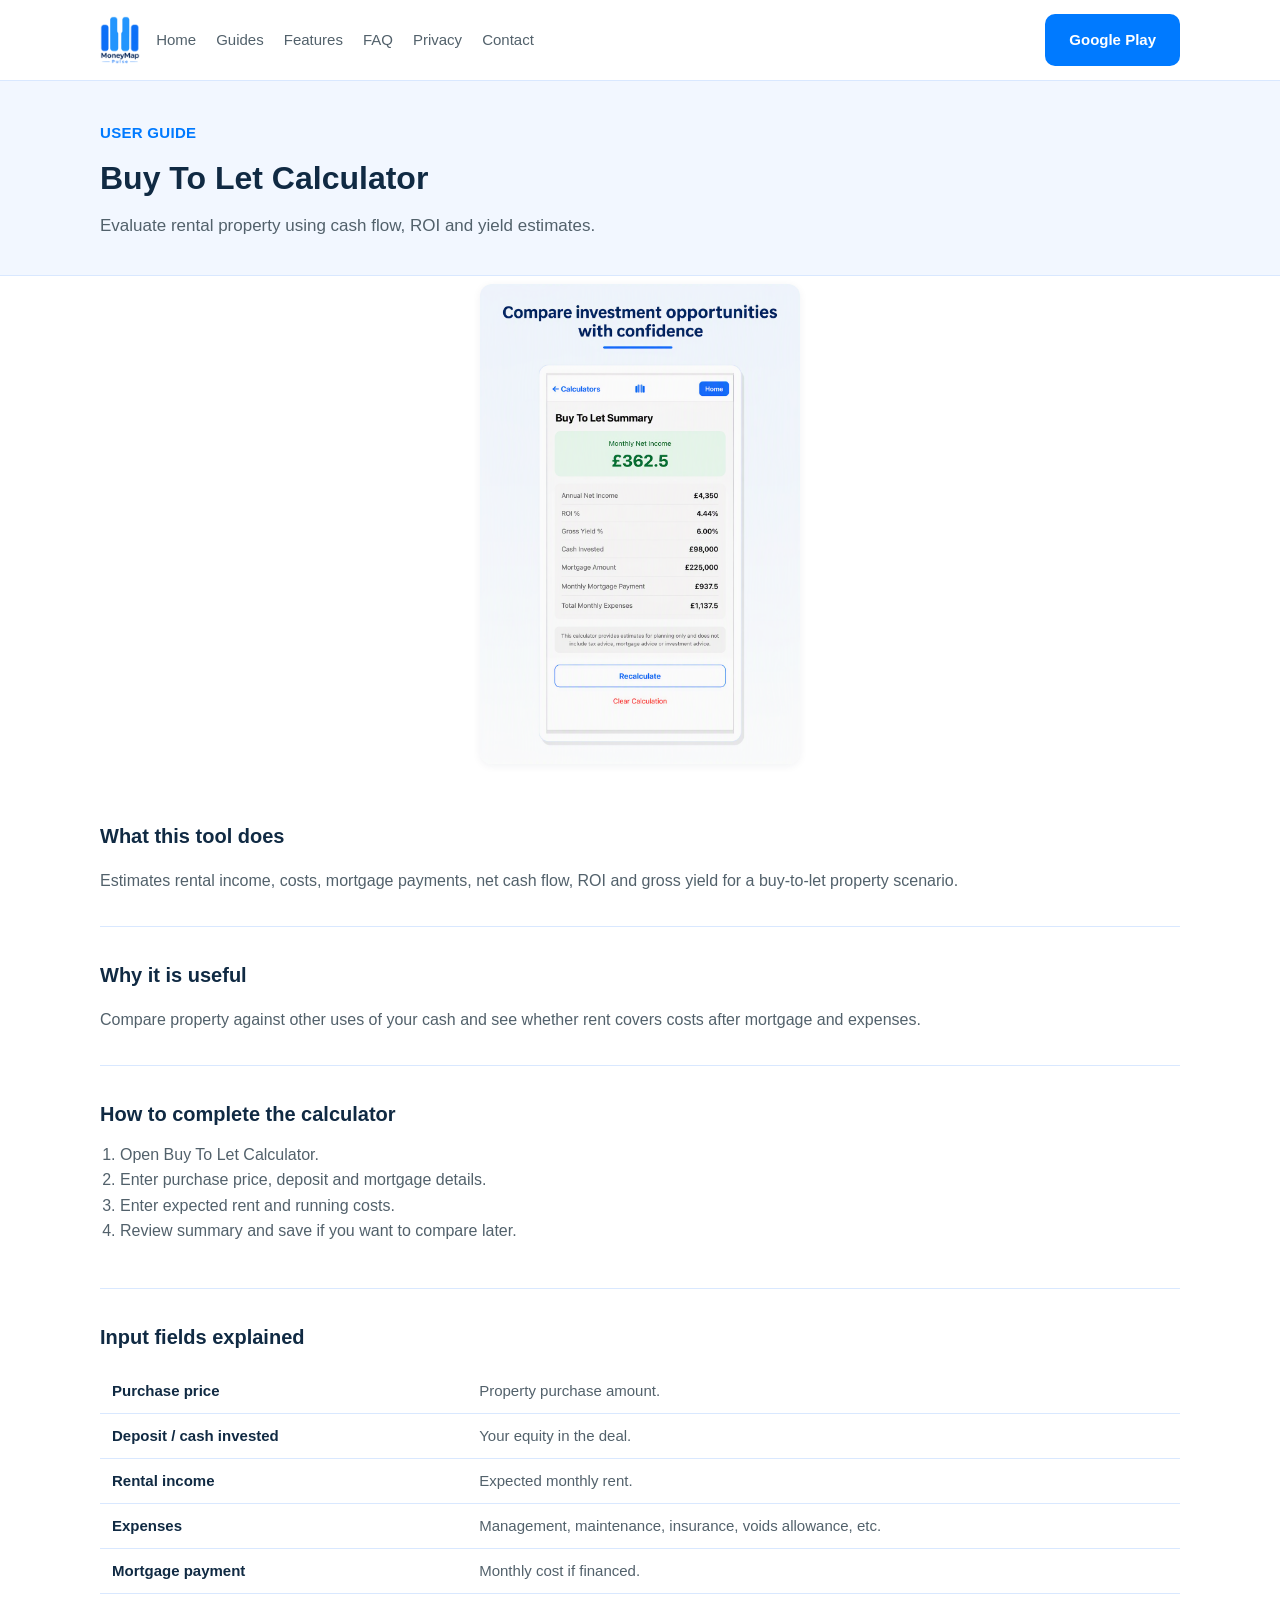
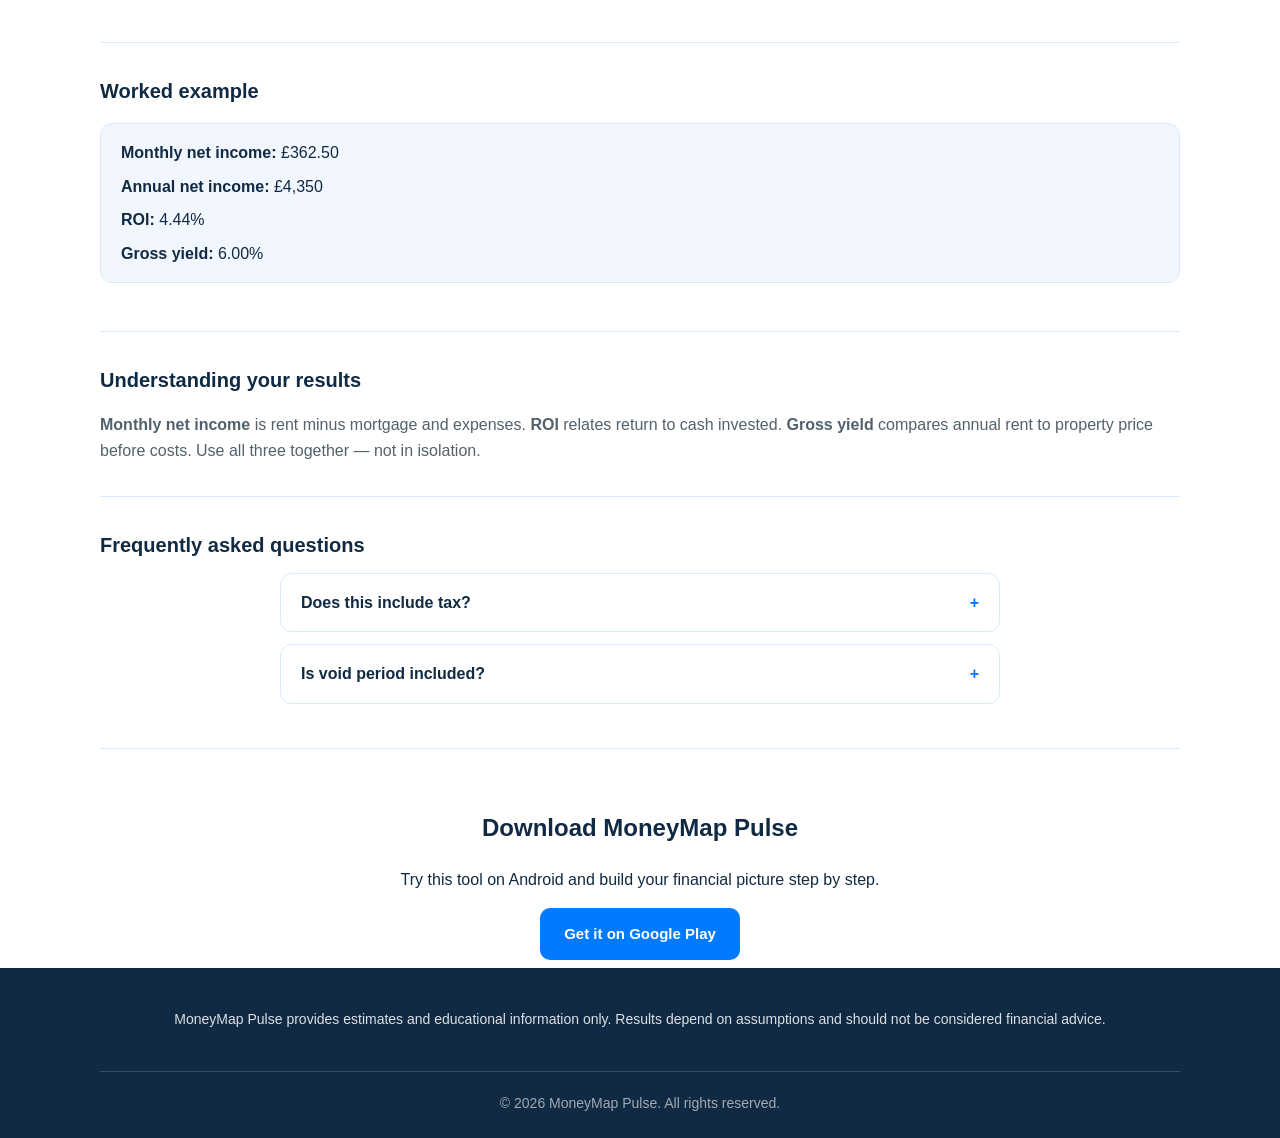
==== buy-to-let-calculator/index.html @ 53ce70b3 "Add calculator user guides and expand homepage for v2. Publish eight guide pages with shared layout," ====
<!DOCTYPE html>
<html lang="en">
<head>
  <meta charset="utf-8">
  <meta name="viewport" content="width=device-width, initial-scale=1">
  <title>Buy To Let Calculator | MoneyMap Pulse Guide</title>
  <meta name="description" content="Evaluate rental property using cash flow, ROI and yield estimates.">
  <meta property="og:title" content="Buy To Let Calculator | MoneyMap Pulse Guide">
  <meta property="og:description" content="Evaluate rental property using cash flow, ROI and yield estimates.">
  <meta property="og:type" content="website">
  <meta property="og:url" content="https://moneymappulse.co.uk/buy-to-let-calculator/">
  <link rel="canonical" href="https://moneymappulse.co.uk/buy-to-let-calculator/">
  <link rel="stylesheet" href="../css/styles.css">
  <link rel="icon" href="../assets/logo/moneymap-pulse-icon.png" type="image/png">
  <link rel="apple-touch-icon" href="../assets/logo/moneymap-pulse-icon.png">
</head>
<body class="guide-page">
  <div class="page-wrap">
    <a href="#main" class="skip-link">Skip to main content</a>
    <header class="site-header">
      <div class="container">
        <a href="../index.html" class="brand" aria-label="MoneyMap Pulse home">
          <img src="../assets/logo/moneymap-pulse-logo-transparent-trimmed.png" alt="MoneyMap Pulse" class="brand-logo" width="120" height="48">
        </a>
        <nav class="nav" aria-label="Main navigation">
          <a href="../index.html">Home</a>
          <a href="../guides.html">Guides</a>
          <a href="../features.html">Features</a>
          <a href="../faq.html">FAQ</a>
          <a href="../privacy.html">Privacy</a>
          <a href="../contact.html">Contact</a>
        </nav>
        <div class="header-cta">
          <a href="https://play.google.com/store/apps/details?id=com.jimilpatel.jpfinancelab" class="button button-primary" rel="noopener noreferrer">Google Play</a>
        </div>
      </div>
    </header>
    <main id="main">
      <header class="page-header">
        <div class="container">
          <p class="hero-eyebrow" style="margin-bottom: 8px;">User guide</p>
          <h1>Buy To Let Calculator</h1>
          <p class="lead">Evaluate rental property using cash flow, ROI and yield estimates.</p>
        </div>
      </header>
      <div class="container guide-hero-wrap"><figure class="guide-hero-media">
            <img src="../assets/screenshots/MoneyMapPulse_Screenshot_BuyToLet_1080x1920.png" alt="Buy To Let summary in MoneyMap Pulse" width="1080" height="1920" loading="lazy">
          </figure></div>

      <div class="container">
        <section class="guide-section"><h2>What this tool does</h2>
          <p>Estimates rental income, costs, mortgage payments, net cash flow, ROI and gross yield for a buy-to-let property scenario.</p></section>
        <section class="guide-section"><h2>Why it is useful</h2>
          <p>Compare property against other uses of your cash and see whether rent covers costs after mortgage and expenses.</p></section>
        <section class="guide-section"><h2>How to complete the calculator</h2>
          <ol><li>Open Buy To Let Calculator.</li>
          <li>Enter purchase price, deposit and mortgage details.</li>
          <li>Enter expected rent and running costs.</li>
          <li>Review summary and save if you want to compare later.</li></ol></section>
        <section class="guide-section"><h2>Input fields explained</h2>
          <table class="field-table">
            <tr><th>Purchase price</th><td>Property purchase amount.</td></tr>
            <tr><th>Deposit / cash invested</th><td>Your equity in the deal.</td></tr>
            <tr><th>Rental income</th><td>Expected monthly rent.</td></tr>
            <tr><th>Expenses</th><td>Management, maintenance, insurance, voids allowance, etc.</td></tr>
            <tr><th>Mortgage payment</th><td>Monthly cost if financed.</td></tr>
          </table></section>
        <section class="guide-section"><h2>Worked example</h2>
          <div class="example-box">
            <p><strong>Monthly net income:</strong> £362.50</p>
            <p><strong>Annual net income:</strong> £4,350</p>
            <p><strong>ROI:</strong> 4.44%</p>
            <p><strong>Gross yield:</strong> 6.00%</p>
          </div></section>
        <section class="guide-section"><h2>Understanding your results</h2>
          <p><strong>Monthly net income</strong> is rent minus mortgage and expenses. <strong>ROI</strong> relates return to cash invested. <strong>Gross yield</strong> compares annual rent to property price before costs. Use all three together — not in isolation.</p></section>
        <section class="guide-section"><h2>Frequently asked questions</h2>
          <div class="faq-list">
<details class="faq-item">
              <summary>Does this include tax?</summary>
              <div class="faq-answer"><p>Tax on rental income is not personal advice here; speak to a qualified professional for tax.</p></div>
            </details>
<details class="faq-item">
              <summary>Is void period included?</summary>
              <div class="faq-answer"><p>Include voids in expenses if the app provides a field or add a conservative allowance.</p></div>
            </details>
</div></section><section class="guide-cta-block" aria-labelledby="download-cta">
          <h2 id="download-cta">Download MoneyMap Pulse</h2>
          <p>Try this tool on Android and build your financial picture step by step.</p>
          <a href="https://play.google.com/store/apps/details?id=com.jimilpatel.jpfinancelab" class="button button-primary" rel="noopener noreferrer">Get it on Google Play</a>
        </section></div>
    </main>
    <footer class="site-footer">
      <div class="container">
        <div class="footer-grid"><div><p>MoneyMap Pulse provides estimates and educational information only. Results depend on assumptions and should not be considered financial advice.</p></div></div>
        <div class="footer-bottom">
          <p>&copy; <span id="current-year">2026</span> MoneyMap Pulse. All rights reserved.</p>
        </div>
      </div>
    </footer>
  </div>
  <script src="../js/main.js"></script>
</body>
</html>
---- css/styles.css ----
/* MoneyMap Pulse — static marketing site */

:root {
  --primary: #007AFF;
  --primary-light: #4DA3FF;
  --brand-navy: #102A43;
  --bg-light: #F2F7FF;
  --white: #FFFFFF;
  --text-dark: #102A43;
  --text-secondary: #52616B;
  --border: #D9E8FF;
  --success: #1E9E5A;
  --max-width: 1120px;
  --radius: 12px;
  --shadow: 0 2px 8px rgba(16, 42, 67, 0.06);
}

*,
*::before,
*::after {
  box-sizing: border-box;
}

html {
  scroll-behavior: smooth;
}

body {
  margin: 0;
  font-family: -apple-system, BlinkMacSystemFont, "Segoe UI", Roboto, Arial, sans-serif;
  font-size: 16px;
  line-height: 1.6;
  color: var(--text-dark);
  background: var(--white);
}

img {
  max-width: 100%;
  height: auto;
  display: block;
}

a {
  color: var(--primary);
  text-decoration: none;
}

a:hover {
  text-decoration: underline;
}

a:focus-visible,
button:focus-visible {
  outline: 2px solid var(--primary);
  outline-offset: 2px;
}

.skip-link {
  position: absolute;
  left: -9999px;
  top: 0;
  padding: 8px 16px;
  background: var(--primary);
  color: var(--white);
  z-index: 1000;
}

.skip-link:focus {
  left: 16px;
  top: 16px;
}

.container {
  width: 100%;
  max-width: var(--max-width);
  margin: 0 auto;
  padding: 0 20px;
}

/* Header */
.site-header {
  background: var(--white);
  border-bottom: 1px solid var(--border);
  position: sticky;
  top: 0;
  z-index: 100;
}

.site-header .container {
  display: flex;
  flex-wrap: wrap;
  align-items: center;
  justify-content: space-between;
  gap: 16px;
  padding-top: 14px;
  padding-bottom: 14px;
}

.brand {
  display: flex;
  align-items: center;
  text-decoration: none;
  flex-shrink: 0;
}

.brand:hover {
  text-decoration: none;
  opacity: 0.92;
}

.brand-logo {
  height: 48px;
  width: auto;
  display: block;
}

.brand-mark {
  font-weight: 700;
  white-space: nowrap;
}

.brand-mark__name {
  color: var(--brand-navy);
}

.brand-mark__pulse {
  color: var(--primary);
}

.brand-mark--light .brand-mark__name {
  color: var(--white);
}

.brand-mark--light .brand-mark__pulse {
  color: var(--primary-light);
}

.nav {
  display: flex;
  flex-wrap: wrap;
  align-items: center;
  gap: 8px 20px;
}

.nav a {
  color: var(--text-secondary);
  font-size: 0.9375rem;
  font-weight: 500;
  padding: 6px 0;
}

.nav a:hover,
.nav a[aria-current="page"] {
  color: var(--primary);
  text-decoration: none;
}

.header-cta {
  margin-left: auto;
}

/* Buttons */
.button {
  display: inline-flex;
  align-items: center;
  justify-content: center;
  gap: 8px;
  padding: 12px 22px;
  border-radius: 10px;
  font-size: 0.9375rem;
  font-weight: 600;
  text-decoration: none;
  border: 2px solid transparent;
  cursor: pointer;
  transition: background 0.15s, border-color 0.15s, color 0.15s;
}

.button:hover {
  text-decoration: none;
}

.button-primary {
  background: var(--primary);
  color: var(--white);
}

.button-primary:hover {
  background: #0066d6;
  color: var(--white);
}

.button-secondary {
  background: var(--white);
  color: var(--text-secondary);
  border-color: var(--border);
}

.button-secondary:hover {
  border-color: var(--primary-light);
  color: var(--primary);
}

.button-disabled {
  background: var(--bg-light);
  color: var(--text-secondary);
  border-color: var(--border);
  cursor: default;
  opacity: 0.85;
}

.button-disabled:hover {
  text-decoration: none;
  color: var(--text-secondary);
}

/* Hero */
.hero {
  background: linear-gradient(180deg, var(--bg-light) 0%, var(--white) 72%);
  padding: 56px 0 64px;
}

.hero-brand {
  margin-bottom: 24px;
}

.home-page .brand-logo {
  height: 72px;
}

.hero-brand-logo {
  height: clamp(80px, 14vw, 120px);
  width: auto;
}

.hero-content {
  max-width: 640px;
}

.home-page .hero {
  text-align: center;
}

.home-page .hero .container {
  display: flex;
  justify-content: center;
}

.home-page .hero-content {
  width: 100%;
  max-width: 720px;
  margin-inline: auto;
  text-align: center;
  display: flex;
  flex-direction: column;
  align-items: center;
}

.home-page .hero h1,
.home-page .hero .lead {
  width: 100%;
}

.home-page .hero-brand {
  display: flex;
  justify-content: center;
  width: 100%;
}

.home-page .hero-brand-logo {
  height: clamp(120px, 21vw, 180px);
  margin-inline: auto;
}

.home-page .hero-actions {
  justify-content: center;
  width: 100%;
}

.home-page .trust-banner {
  max-width: 720px;
  margin-left: auto;
  margin-right: auto;
}

.home-page .feature-grid,
.home-page .screenshot-grid {
  grid-template-columns: repeat(auto-fit, minmax(260px, 300px));
  justify-content: center;
}

.hero h1 {
  font-size: clamp(1.75rem, 4vw, 2.5rem);
  line-height: 1.2;
  margin: 0 0 16px;
  color: var(--text-dark);
}

.hero .lead {
  font-size: 1.125rem;
  color: var(--text-secondary);
  margin: 0 0 28px;
}

.hero-actions {
  display: flex;
  flex-wrap: wrap;
  gap: 12px;
}

/* Trust banner */
.trust-banner {
  background: var(--bg-light);
  border: 1px solid var(--border);
  border-radius: var(--radius);
  padding: 16px 20px;
  text-align: center;
  margin: 40px 0;
}

.trust-banner p {
  margin: 0;
  font-weight: 500;
  color: var(--text-dark);
}

/* Sections */
.section {
  padding: 48px 0;
}

.section-alt {
  background: var(--bg-light);
}

.section h2 {
  font-size: 1.5rem;
  margin: 0 0 8px;
  text-align: center;
}

.section .section-intro {
  text-align: center;
  color: var(--text-secondary);
  max-width: 560px;
  margin: 0 auto 32px;
}

/* Feature grid */
.feature-grid {
  display: grid;
  grid-template-columns: repeat(auto-fill, minmax(280px, 1fr));
  gap: 20px;
}

.feature-card {
  background: var(--white);
  border: 1px solid var(--border);
  border-radius: var(--radius);
  padding: 24px;
  box-shadow: var(--shadow);
}

.feature-card h3 {
  margin: 0 0 8px;
  font-size: 1.0625rem;
  color: var(--text-dark);
}

.feature-card p {
  margin: 0;
  font-size: 0.9375rem;
  color: var(--text-secondary);
}

/* Screenshot grid */
.screenshot-grid {
  display: grid;
  grid-template-columns: repeat(auto-fill, minmax(260px, 1fr));
  gap: 20px;
}

.screenshot-card {
  background: var(--white);
  border: 1px solid var(--border);
  border-radius: var(--radius);
  overflow: hidden;
  box-shadow: var(--shadow);
}

.screenshot-card .screenshot-placeholder {
  aspect-ratio: 9 / 16;
  max-height: 320px;
  background: linear-gradient(145deg, var(--bg-light) 0%, var(--border) 100%);
  display: flex;
  align-items: center;
  justify-content: center;
  padding: 20px;
}

.screenshot-card img {
  width: 100%;
  aspect-ratio: 9 / 16;
  object-fit: cover;
  background: var(--bg-light);
}

.screenshot-card .screenshot-caption {
  padding: 14px 16px;
  font-size: 0.875rem;
  font-weight: 500;
  color: var(--text-dark);
  text-align: center;
  margin: 0;
  border-top: 1px solid var(--border);
}

.hero-eyebrow {
  margin: 0 0 8px;
  font-size: 0.9375rem;
  font-weight: 600;
  letter-spacing: 0.02em;
  text-transform: uppercase;
  color: var(--primary);
}

.showcase-section .showcase-row {
  display: grid;
  grid-template-columns: 1fr;
  gap: 28px;
  align-items: center;
  max-width: 960px;
  margin: 0 auto;
}

.showcase-copy h2 {
  font-size: clamp(1.35rem, 3vw, 1.75rem);
  margin: 0 0 12px;
  text-align: center;
  color: var(--brand-navy);
}

.showcase-copy p {
  margin: 0;
  text-align: center;
  color: var(--text-secondary);
  font-size: 1.0625rem;
  max-width: 36rem;
  margin-inline: auto;
}

.showcase-copy .more-info {
  display: inline-flex;
  margin-top: 20px;
  font-weight: 600;
  color: var(--primary);
  text-decoration: none;
}

.showcase-copy .more-info:hover {
  text-decoration: underline;
}

.showcase-copy .more-info:focus-visible {
  outline: 2px solid var(--primary);
  outline-offset: 2px;
  border-radius: 4px;
}

/* Guide / documentation pages */
.guide-hero-wrap {
  padding: 8px 0 24px;
  text-align: center;
}

.guide-hero-media {
  max-width: 320px;
  margin: 0 auto;
}

.guide-hero-media img {
  width: 100%;
  height: auto;
  border-radius: var(--radius);
  box-shadow: var(--shadow);
}

.guide-section {
  padding: 32px 0;
  border-bottom: 1px solid var(--border);
}

.guide-section:last-of-type {
  border-bottom: none;
}

.guide-section h2 {
  font-size: 1.25rem;
  margin: 0 0 12px;
  color: var(--text-dark);
}

.guide-section p,
.guide-section li {
  color: var(--text-secondary);
}

.guide-section ul,
.guide-section ol {
  margin: 0 0 12px;
  padding-left: 1.25rem;
}

.guide-section p:last-child {
  margin-bottom: 0;
}

.field-table {
  width: 100%;
  border-collapse: collapse;
  margin: 16px 0;
  font-size: 0.9375rem;
}

.field-table th,
.field-table td {
  text-align: left;
  padding: 10px 12px;
  border-bottom: 1px solid var(--border);
  vertical-align: top;
}

.field-table th {
  color: var(--text-dark);
  font-weight: 600;
  width: 34%;
}

.field-table td {
  color: var(--text-secondary);
}

.example-box {
  background: var(--bg-light);
  border: 1px solid var(--border);
  border-radius: var(--radius);
  padding: 16px 20px;
  margin: 16px 0;
}

.example-box p {
  margin: 0 0 8px;
  color: var(--text-dark);
}

.example-box p:last-child {
  margin-bottom: 0;
}

.source-list {
  list-style: none;
  padding: 0;
  margin: 16px 0 0;
}

.source-list li {
  padding: 12px 16px;
  margin-bottom: 10px;
  background: var(--bg-light);
  border: 1px solid var(--border);
  border-radius: var(--radius);
}

.guide-index-grid {
  display: grid;
  grid-template-columns: repeat(auto-fill, minmax(260px, 1fr));
  gap: 16px;
  margin-top: 24px;
}

.guide-index-card {
  display: block;
  padding: 20px;
  background: var(--white);
  border: 1px solid var(--border);
  border-radius: var(--radius);
  text-decoration: none;
  box-shadow: var(--shadow);
  color: inherit;
}

.guide-index-card:hover {
  border-color: var(--primary-light);
  text-decoration: none;
}

.guide-index-card h2 {
  margin: 0 0 8px;
  font-size: 1.0625rem;
  color: var(--text-dark);
}

.guide-index-card p {
  margin: 0;
  font-size: 0.875rem;
  color: var(--text-secondary);
}

.guide-cta-block {
  text-align: center;
  padding: 40px 0 8px;
}

.showcase-media {
  margin: 0;
  max-width: 360px;
  margin-inline: auto;
}

.showcase-media img {
  width: 100%;
  height: auto;
  border-radius: var(--radius);
  box-shadow: var(--shadow);
}

.steps-list {
  list-style: none;
  padding: 0;
  margin: 0;
  display: grid;
  gap: 16px;
  max-width: 720px;
  margin-inline: auto;
}

.step-card {
  background: var(--white);
  border: 1px solid var(--border);
  border-radius: var(--radius);
  padding: 22px 24px;
  box-shadow: var(--shadow);
}

.section-alt .step-card {
  background: var(--white);
}

.step-card h3 {
  margin: 0 0 8px;
  font-size: 1.0625rem;
  color: var(--text-dark);
}

.step-card p {
  margin: 0;
  color: var(--text-secondary);
  font-size: 0.9375rem;
}

.step-card .step-example {
  margin-top: 10px;
  font-size: 0.875rem;
  color: var(--text-dark);
}

.whats-new {
  max-width: 640px;
  margin-inline: auto;
  text-align: center;
}

.whats-new-list {
  list-style: none;
  padding: 0;
  margin: 24px 0 0;
  display: grid;
  gap: 10px;
  text-align: left;
}

.whats-new-list li {
  padding: 12px 16px;
  background: var(--white);
  border: 1px solid var(--border);
  border-radius: var(--radius);
  color: var(--text-dark);
  font-size: 0.9375rem;
}

@media (min-width: 768px) {
  .showcase-section .showcase-row {
    grid-template-columns: 1fr 1fr;
    gap: 40px;
  }

  .showcase-copy h2,
  .showcase-copy p {
    text-align: left;
    margin-inline: 0;
  }

  .showcase-row--reverse .showcase-copy {
    order: 2;
  }

  .showcase-row--reverse .showcase-media {
    order: 1;
  }
}

/* Page header (inner pages) */
.page-header {
  background: var(--bg-light);
  padding: 40px 0 36px;
  border-bottom: 1px solid var(--border);
}

.page-header h1 {
  margin: 0 0 8px;
  font-size: clamp(1.5rem, 3vw, 2rem);
}

.page-header .lead {
  margin: 0;
  color: var(--text-secondary);
  font-size: 1.0625rem;
  max-width: 640px;
}

/* Content sections */
.content-section {
  padding: 32px 0;
  border-bottom: 1px solid var(--border);
}

.content-section:last-child {
  border-bottom: none;
}

.content-section h2 {
  font-size: 1.25rem;
  margin: 0 0 12px;
  color: var(--text-dark);
}

.content-section p {
  margin: 0 0 12px;
  color: var(--text-secondary);
}

.content-section p:last-child {
  margin-bottom: 0;
}

.content-section ul {
  margin: 0;
  padding-left: 1.25rem;
  color: var(--text-secondary);
}

/* Callout */
.callout {
  background: var(--bg-light);
  border: 1px solid var(--border);
  border-left: 4px solid var(--primary);
  border-radius: var(--radius);
  padding: 20px 24px;
  margin: 32px 0;
}

.callout p {
  margin: 0;
  color: var(--text-dark);
  font-size: 0.9375rem;
}

/* FAQ */
.faq-list {
  max-width: 720px;
  margin: 0 auto;
}

.faq-item {
  border: 1px solid var(--border);
  border-radius: var(--radius);
  margin-bottom: 12px;
  overflow: hidden;
  background: var(--white);
}

.faq-item summary {
  padding: 16px 20px;
  font-weight: 600;
  cursor: pointer;
  color: var(--text-dark);
  list-style: none;
}

.faq-item summary::-webkit-details-marker {
  display: none;
}

.faq-item summary::after {
  content: "+";
  float: right;
  color: var(--primary);
  font-weight: 700;
}

.faq-item[open] summary::after {
  content: "−";
}

.faq-item .faq-answer {
  padding: 0 20px 16px;
  color: var(--text-secondary);
  font-size: 0.9375rem;
}

/* CTA block */
.cta-section {
  text-align: center;
  padding: 56px 0;
  background: linear-gradient(180deg, var(--white) 0%, var(--bg-light) 100%);
  border-top: 1px solid var(--border);
}

.cta-section h2 {
  margin: 0 0 20px;
  font-size: clamp(1.35rem, 3vw, 1.75rem);
  color: var(--brand-navy);
}

/* Contact */
.contact-email {
  font-size: 1.125rem;
  font-weight: 600;
}

.contact-list {
  list-style: none;
  padding: 0;
  margin: 24px 0;
}

.contact-list li {
  margin-bottom: 12px;
  color: var(--text-secondary);
}

/* Footer */
.site-footer {
  background: var(--text-dark);
  color: rgba(255, 255, 255, 0.85);
  padding: 40px 0 24px;
  margin-top: auto;
}

.site-footer a {
  color: var(--primary-light);
}

.site-footer a:hover {
  color: var(--white);
}

.footer-grid {
  display: grid;
  grid-template-columns: repeat(auto-fit, minmax(200px, 1fr));
  gap: 32px;
  margin-bottom: 32px;
  text-align: center;
}

.site-footer p,
.site-footer li {
  font-size: 0.875rem;
  line-height: 1.6;
  margin: 0 0 8px;
}

.footer-bottom {
  border-top: 1px solid rgba(255, 255, 255, 0.15);
  padding-top: 20px;
  font-size: 0.8125rem;
  color: rgba(255, 255, 255, 0.6);
  text-align: center;
}

.footer-bottom p {
  margin: 0;
}

/* Layout wrapper */
.page-wrap {
  min-height: 100vh;
  display: flex;
  flex-direction: column;
}

main {
  flex: 1;
}

/* Mobile nav */
@media (max-width: 768px) {
  .site-header .container {
    flex-direction: column;
    align-items: stretch;
  }

  .nav {
    flex-direction: column;
    align-items: stretch;
    width: 100%;
  }

  .nav a {
    padding: 10px 0;
    border-bottom: 1px solid var(--border);
  }

  .header-cta {
    margin-left: 0;
    width: 100%;
  }

  .header-cta .button {
    width: 100%;
  }

  .hero {
    padding: 40px 0 48px;
  }

  .hero-actions {
    flex-direction: column;
  }

  .hero-actions .button {
    width: 100%;
  }
}
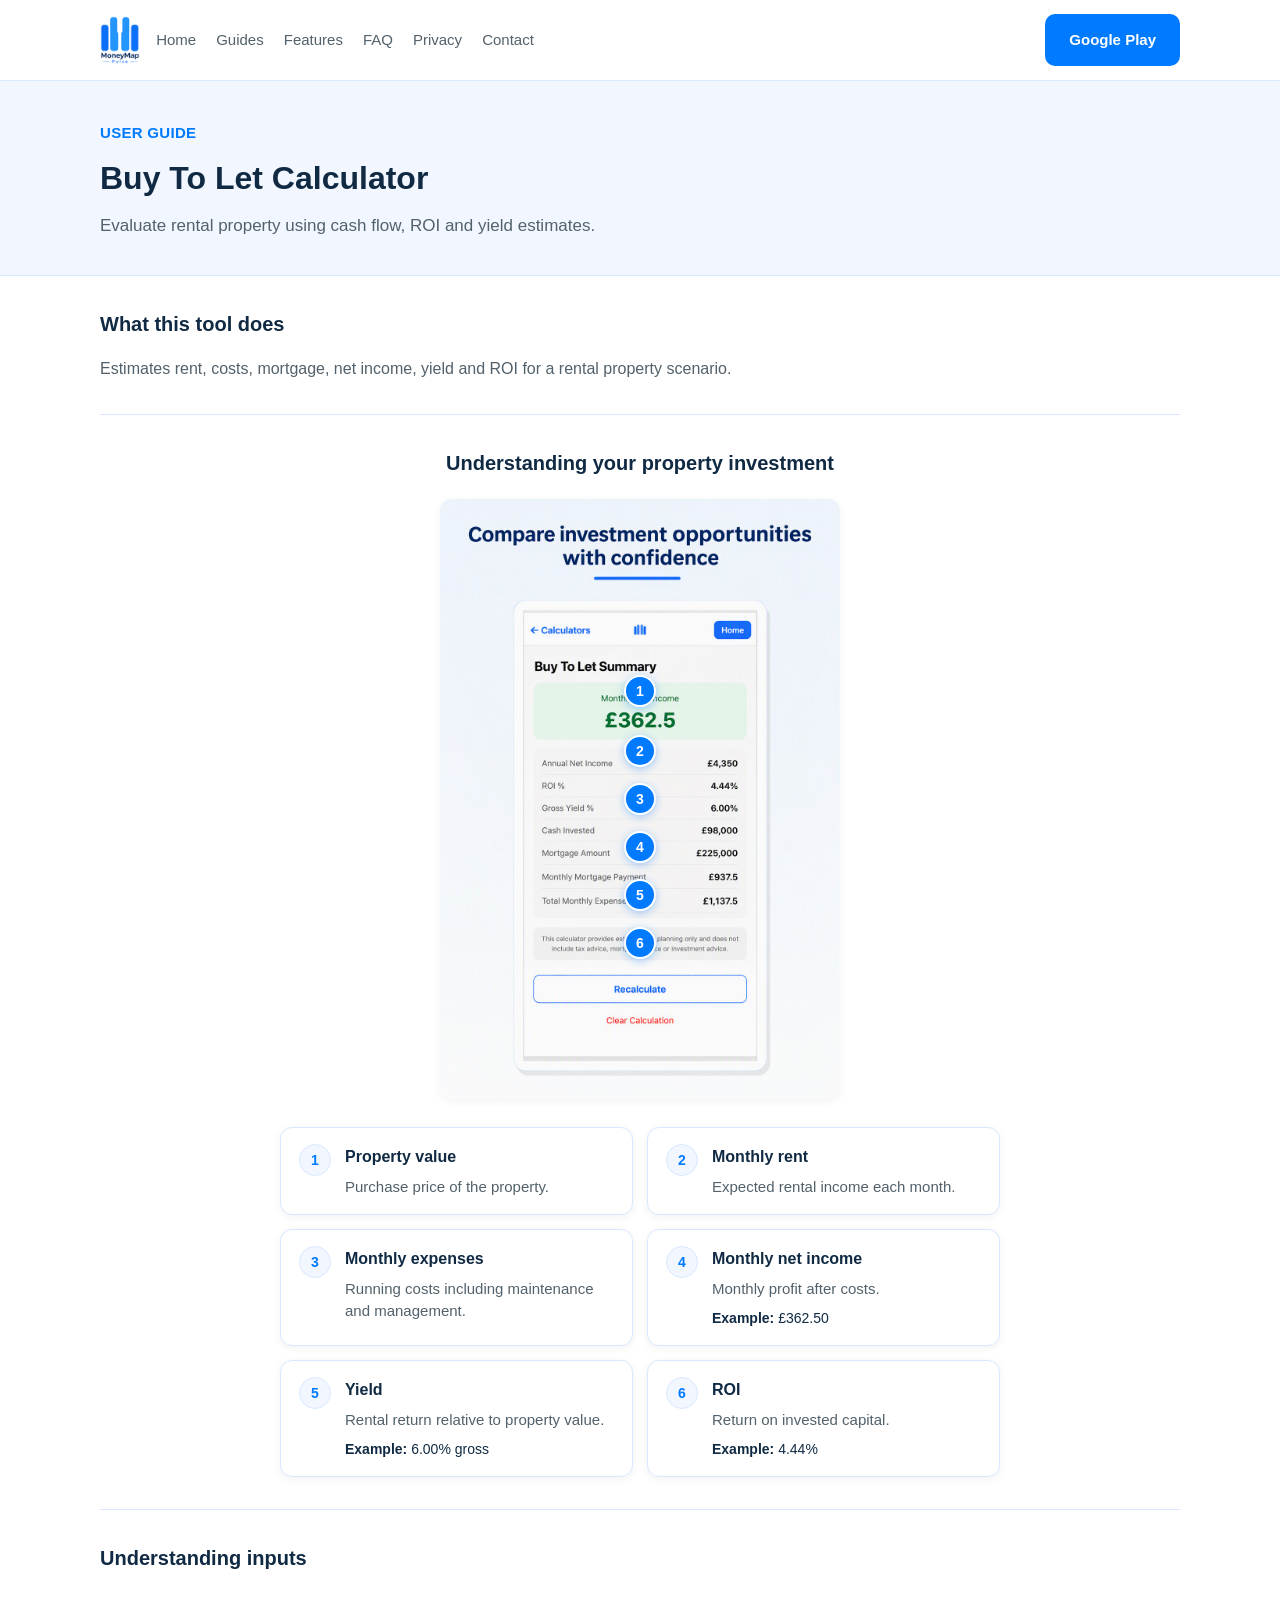
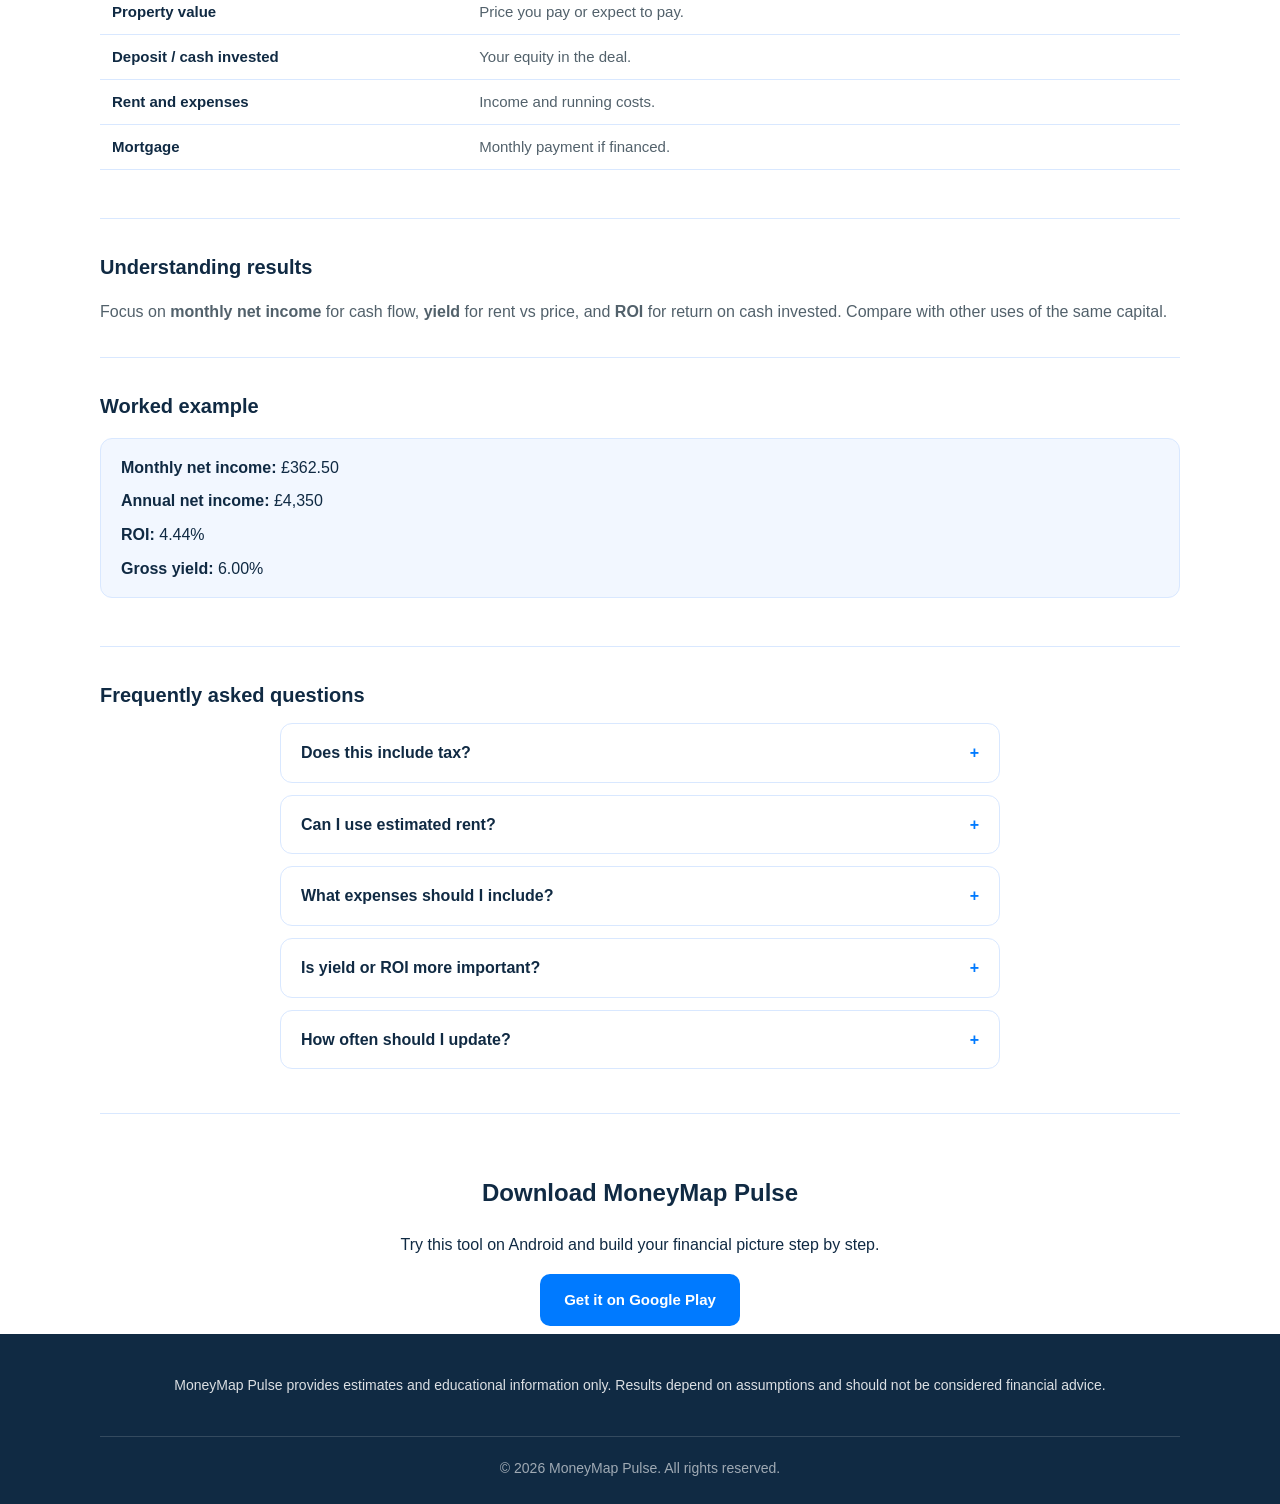
==== commit cdb90346: "Add annotated screenshot visual guides to all calculator pages. Introduce a reusable AnnotatedScreen" ====
--- a/buy-to-let-calculator/index.html
+++ b/buy-to-let-calculator/index.html
@@ -43,52 +43,109 @@
           <p class="lead">Evaluate rental property using cash flow, ROI and yield estimates.</p>
         </div>
       </header>
-      <div class="container guide-hero-wrap"><figure class="guide-hero-media">
-            <img src="../assets/screenshots/MoneyMapPulse_Screenshot_BuyToLet_1080x1920.png" alt="Buy To Let summary in MoneyMap Pulse" width="1080" height="1920" loading="lazy">
-          </figure></div>
-
       <div class="container">
-        <section class="guide-section"><h2>What this tool does</h2>
-          <p>Estimates rental income, costs, mortgage payments, net cash flow, ROI and gross yield for a buy-to-let property scenario.</p></section>
-        <section class="guide-section"><h2>Why it is useful</h2>
-          <p>Compare property against other uses of your cash and see whether rent covers costs after mortgage and expenses.</p></section>
-        <section class="guide-section"><h2>How to complete the calculator</h2>
-          <ol><li>Open Buy To Let Calculator.</li>
-          <li>Enter purchase price, deposit and mortgage details.</li>
-          <li>Enter expected rent and running costs.</li>
-          <li>Review summary and save if you want to compare later.</li></ol></section>
-        <section class="guide-section"><h2>Input fields explained</h2>
-          <table class="field-table">
-            <tr><th>Purchase price</th><td>Property purchase amount.</td></tr>
-            <tr><th>Deposit / cash invested</th><td>Your equity in the deal.</td></tr>
-            <tr><th>Rental income</th><td>Expected monthly rent.</td></tr>
-            <tr><th>Expenses</th><td>Management, maintenance, insurance, voids allowance, etc.</td></tr>
-            <tr><th>Mortgage payment</th><td>Monthly cost if financed.</td></tr>
-          </table></section>
-        <section class="guide-section"><h2>Worked example</h2>
-          <div class="example-box">
-            <p><strong>Monthly net income:</strong> £362.50</p>
-            <p><strong>Annual net income:</strong> £4,350</p>
-            <p><strong>ROI:</strong> 4.44%</p>
-            <p><strong>Gross yield:</strong> 6.00%</p>
-          </div></section>
-        <section class="guide-section"><h2>Understanding your results</h2>
-          <p><strong>Monthly net income</strong> is rent minus mortgage and expenses. <strong>ROI</strong> relates return to cash invested. <strong>Gross yield</strong> compares annual rent to property price before costs. Use all three together — not in isolation.</p></section>
-        <section class="guide-section"><h2>Frequently asked questions</h2>
+        <section class="guide-section">
+          <h2>What this tool does</h2>
+          <p>Estimates rent, costs, mortgage, net income, yield and ROI for a rental property scenario.</p>
+        </section>
+        <section class="annotated-shot" aria-labelledby="visual-guide-title">
+        <div class="container">
+          <h2 class="annotated-shot__title" id="visual-guide-title">Understanding your property investment</h2>
+          <div class="annotated-shot__stage">
+            <img class="annotated-shot__img" src="../assets/screenshots/MoneyMapPulse_Screenshot_BuyToLet_1080x1920.png" alt="Buy To Let summary in MoneyMap Pulse" width="1080" height="1920" loading="lazy">
+            <span class="annotated-shot__marker" style="left:50%;top:32%;" aria-hidden="true"><span class="annotated-shot__marker-inner">1</span></span><span class="annotated-shot__marker" style="left:50%;top:42%;" aria-hidden="true"><span class="annotated-shot__marker-inner">2</span></span><span class="annotated-shot__marker" style="left:50%;top:50%;" aria-hidden="true"><span class="annotated-shot__marker-inner">3</span></span><span class="annotated-shot__marker" style="left:50%;top:58%;" aria-hidden="true"><span class="annotated-shot__marker-inner">4</span></span><span class="annotated-shot__marker" style="left:50%;top:66%;" aria-hidden="true"><span class="annotated-shot__marker-inner">5</span></span><span class="annotated-shot__marker" style="left:50%;top:74%;" aria-hidden="true"><span class="annotated-shot__marker-inner">6</span></span>
+          </div>
+          <div class="annotated-callouts">
+            <article class="annotated-callout" id="annotation-1">
+              <span class="annotated-callout__num" aria-hidden="true">1</span>
+              <div>
+                <h3>Property value</h3>
+                <p>Purchase price of the property.</p>
+                
+              </div>
+            </article><article class="annotated-callout" id="annotation-2">
+              <span class="annotated-callout__num" aria-hidden="true">2</span>
+              <div>
+                <h3>Monthly rent</h3>
+                <p>Expected rental income each month.</p>
+                
+              </div>
+            </article><article class="annotated-callout" id="annotation-3">
+              <span class="annotated-callout__num" aria-hidden="true">3</span>
+              <div>
+                <h3>Monthly expenses</h3>
+                <p>Running costs including maintenance and management.</p>
+                
+              </div>
+            </article><article class="annotated-callout" id="annotation-4">
+              <span class="annotated-callout__num" aria-hidden="true">4</span>
+              <div>
+                <h3>Monthly net income</h3>
+                <p>Monthly profit after costs.</p>
+                <p class="annotated-callout__example"><strong>Example:</strong> £362.50</p>
+              </div>
+            </article><article class="annotated-callout" id="annotation-5">
+              <span class="annotated-callout__num" aria-hidden="true">5</span>
+              <div>
+                <h3>Yield</h3>
+                <p>Rental return relative to property value.</p>
+                <p class="annotated-callout__example"><strong>Example:</strong> 6.00% gross</p>
+              </div>
+            </article><article class="annotated-callout" id="annotation-6">
+              <span class="annotated-callout__num" aria-hidden="true">6</span>
+              <div>
+                <h3>ROI</h3>
+                <p>Return on invested capital.</p>
+                <p class="annotated-callout__example"><strong>Example:</strong> 4.44%</p>
+              </div>
+            </article>
+          </div>
+        </div>
+      </section>
+        
+        <section class="guide-section">
+          <h2>Understanding inputs</h2>
+          <table class="field-table"><tr><th>Property value</th><td>Price you pay or expect to pay.</td></tr><tr><th>Deposit / cash invested</th><td>Your equity in the deal.</td></tr><tr><th>Rent and expenses</th><td>Income and running costs.</td></tr><tr><th>Mortgage</th><td>Monthly payment if financed.</td></tr></table>
+        </section>
+        <section class="guide-section">
+          <h2>Understanding results</h2>
+          <p>Focus on <strong>monthly net income</strong> for cash flow, <strong>yield</strong> for rent vs price, and <strong>ROI</strong> for return on cash invested. Compare with other uses of the same capital.</p>
+        </section>
+        <section class="guide-section">
+          <h2>Worked example</h2>
+          <div class="example-box"><p><strong>Monthly net income:</strong> £362.50</p><p><strong>Annual net income:</strong> £4,350</p><p><strong>ROI:</strong> 4.44%</p><p><strong>Gross yield:</strong> 6.00%</p></div>
+        </section>
+        <section class="guide-section">
+          <h2>Frequently asked questions</h2>
           <div class="faq-list">
 <details class="faq-item">
               <summary>Does this include tax?</summary>
-              <div class="faq-answer"><p>Tax on rental income is not personal advice here; speak to a qualified professional for tax.</p></div>
+              <div class="faq-answer"><p>Rental tax is not advice here — plan separately with a qualified professional.</p></div>
             </details>
 <details class="faq-item">
-              <summary>Is void period included?</summary>
-              <div class="faq-answer"><p>Include voids in expenses if the app provides a field or add a conservative allowance.</p></div>
+              <summary>Can I use estimated rent?</summary>
+              <div class="faq-answer"><p>Yes. Use local letting agent guides or conservative figures.</p></div>
             </details>
-</div></section><section class="guide-cta-block" aria-labelledby="download-cta">
+<details class="faq-item">
+              <summary>What expenses should I include?</summary>
+              <div class="faq-answer"><p>Insurance, maintenance, void periods, agent fees and mortgage interest.</p></div>
+            </details>
+<details class="faq-item">
+              <summary>Is yield or ROI more important?</summary>
+              <div class="faq-answer"><p>Use both: yield compares rent to price; ROI compares profit to cash you put in.</p></div>
+            </details>
+<details class="faq-item">
+              <summary>How often should I update?</summary>
+              <div class="faq-answer"><p>When purchase price, rent or mortgage assumptions change.</p></div>
+            </details>
+</div>
+        </section>
+        <section class="guide-cta-block" aria-labelledby="download-cta">
           <h2 id="download-cta">Download MoneyMap Pulse</h2>
           <p>Try this tool on Android and build your financial picture step by step.</p>
           <a href="https://play.google.com/store/apps/details?id=com.jimilpatel.jpfinancelab" class="button button-primary" rel="noopener noreferrer">Get it on Google Play</a>
-        </section></div>
+        </section>
+      </div>
     </main>
     <footer class="site-footer">
       <div class="container">
--- a/css/styles.css
+++ b/css/styles.css
@@ -610,6 +610,159 @@
   padding: 40px 0 8px;
 }
 
+/* Annotated screenshot visual guide */
+.annotated-shot {
+  padding: 32px 0;
+  border-bottom: 1px solid var(--border);
+}
+
+.annotated-shot__title {
+  font-size: 1.25rem;
+  margin: 0 0 20px;
+  text-align: center;
+  color: var(--brand-navy);
+}
+
+.annotated-shot__stage {
+  position: relative;
+  max-width: 400px;
+  margin: 0 auto 28px;
+}
+
+.annotated-shot__img {
+  width: 100%;
+  height: auto;
+  display: block;
+  border-radius: var(--radius);
+  box-shadow: var(--shadow);
+}
+
+.annotated-shot__marker {
+  position: absolute;
+  transform: translate(-50%, -50%);
+  z-index: 2;
+  pointer-events: none;
+}
+
+.annotated-shot__marker-inner {
+  display: flex;
+  align-items: center;
+  justify-content: center;
+  width: 2rem;
+  height: 2rem;
+  border-radius: 50%;
+  background: var(--primary);
+  color: var(--white);
+  font-size: 0.875rem;
+  font-weight: 700;
+  box-shadow: 0 2px 8px rgba(0, 122, 255, 0.35);
+  border: 2px solid var(--white);
+}
+
+.annotated-callouts {
+  display: grid;
+  gap: 14px;
+  max-width: 720px;
+  margin: 0 auto;
+}
+
+@media (min-width: 768px) {
+  .annotated-callouts {
+    grid-template-columns: repeat(2, 1fr);
+  }
+
+  .annotated-callouts--single-col {
+    grid-template-columns: 1fr;
+  }
+}
+
+.annotated-callout {
+  display: flex;
+  gap: 14px;
+  align-items: flex-start;
+  padding: 16px 18px;
+  background: var(--white);
+  border: 1px solid var(--border);
+  border-radius: var(--radius);
+  box-shadow: var(--shadow);
+}
+
+.section-alt .annotated-callout {
+  background: var(--white);
+}
+
+.annotated-callout__num {
+  flex-shrink: 0;
+  display: flex;
+  align-items: center;
+  justify-content: center;
+  width: 2rem;
+  height: 2rem;
+  border-radius: 50%;
+  background: var(--bg-light);
+  color: var(--primary);
+  font-weight: 700;
+  font-size: 0.875rem;
+  border: 1px solid var(--border);
+}
+
+.annotated-callout h3 {
+  margin: 0 0 6px;
+  font-size: 1rem;
+  color: var(--text-dark);
+}
+
+.annotated-callout p {
+  margin: 0;
+  font-size: 0.9375rem;
+  color: var(--text-secondary);
+  line-height: 1.5;
+}
+
+.annotated-callout__example {
+  margin-top: 8px !important;
+  font-size: 0.875rem !important;
+  color: var(--text-dark) !important;
+}
+
+.guide-flow {
+  display: flex;
+  flex-direction: column;
+  align-items: center;
+  gap: 8px;
+  margin: 28px auto 0;
+  max-width: 280px;
+  padding: 20px;
+  background: var(--bg-light);
+  border: 1px solid var(--border);
+  border-radius: var(--radius);
+}
+
+.guide-flow__step {
+  width: 100%;
+  text-align: center;
+  padding: 10px 14px;
+  background: var(--white);
+  border: 1px solid var(--border);
+  border-radius: 8px;
+  font-weight: 600;
+  font-size: 0.9375rem;
+  color: var(--text-dark);
+  text-decoration: none;
+}
+
+.guide-flow__step:hover {
+  border-color: var(--primary-light);
+  color: var(--primary);
+  text-decoration: none;
+}
+
+.guide-flow__arrow {
+  color: var(--primary);
+  font-size: 1.25rem;
+  line-height: 1;
+}
+
 .showcase-media {
   margin: 0;
   max-width: 360px;
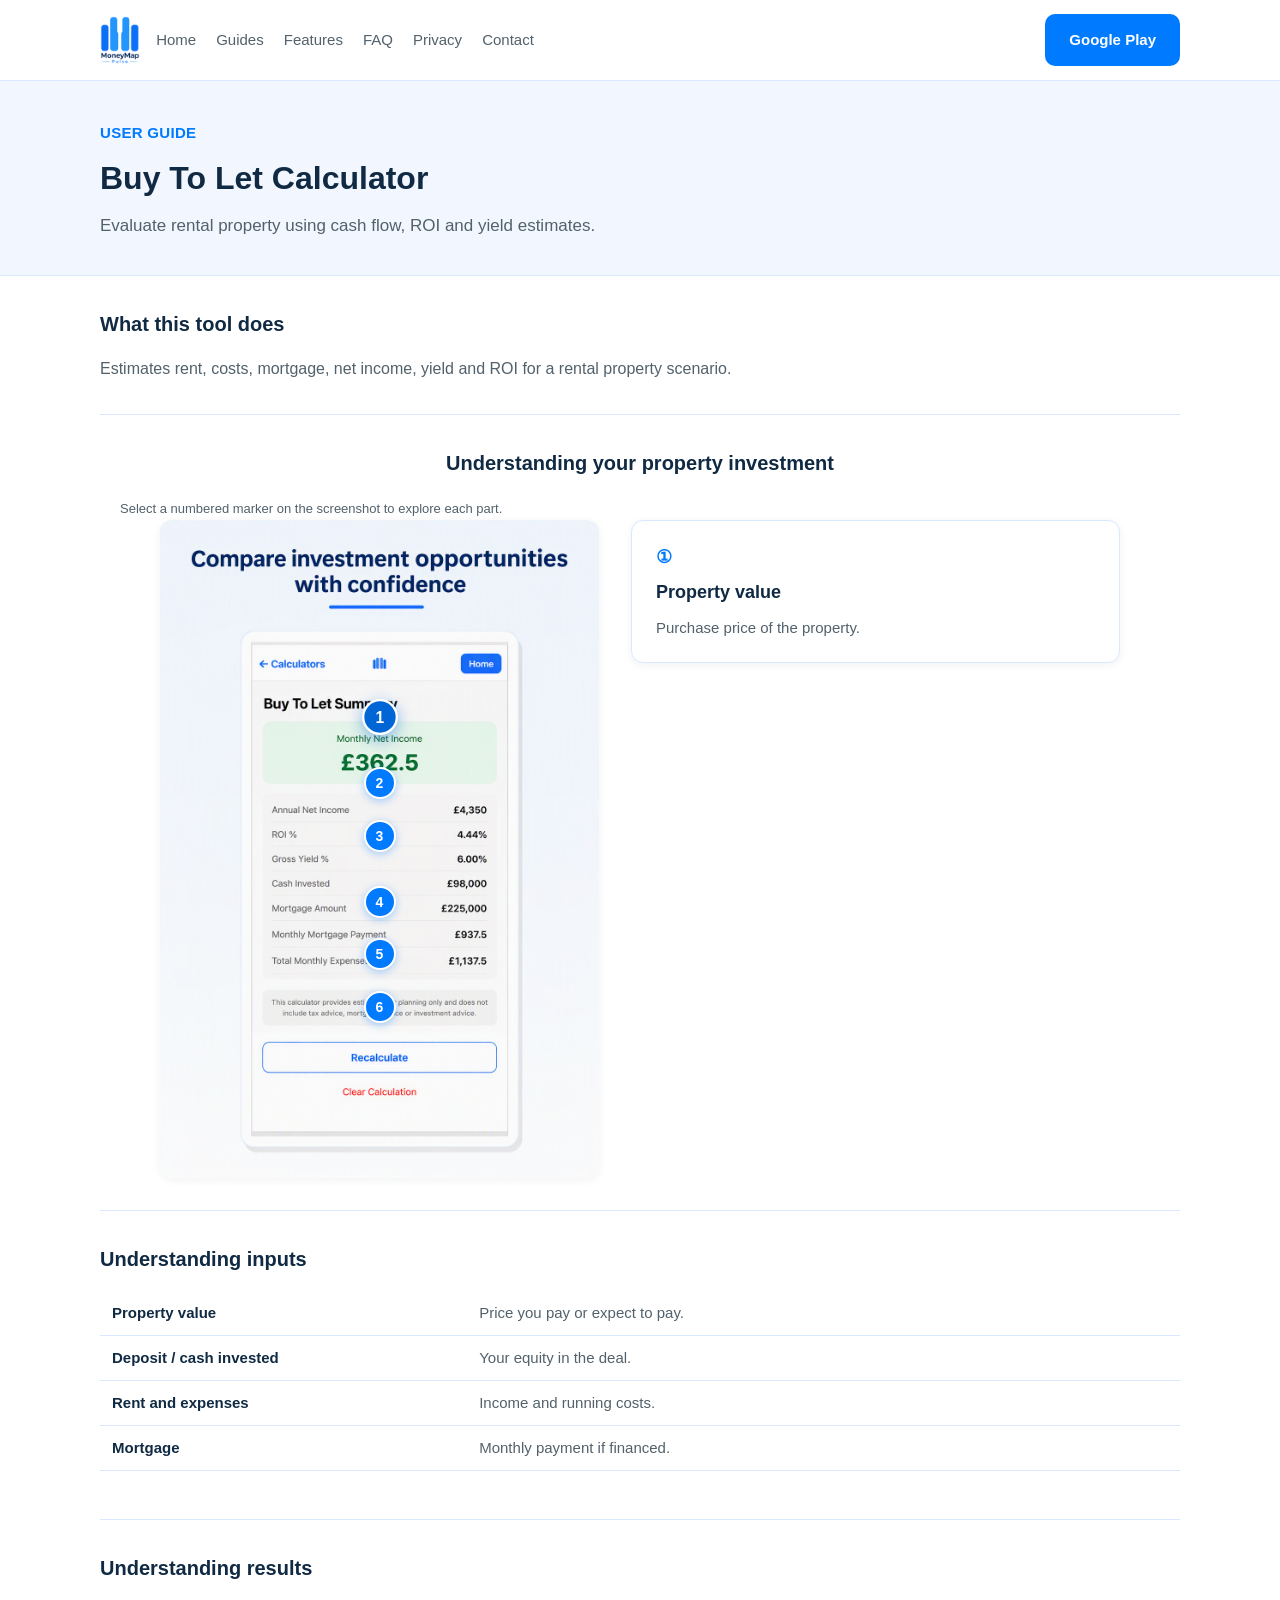
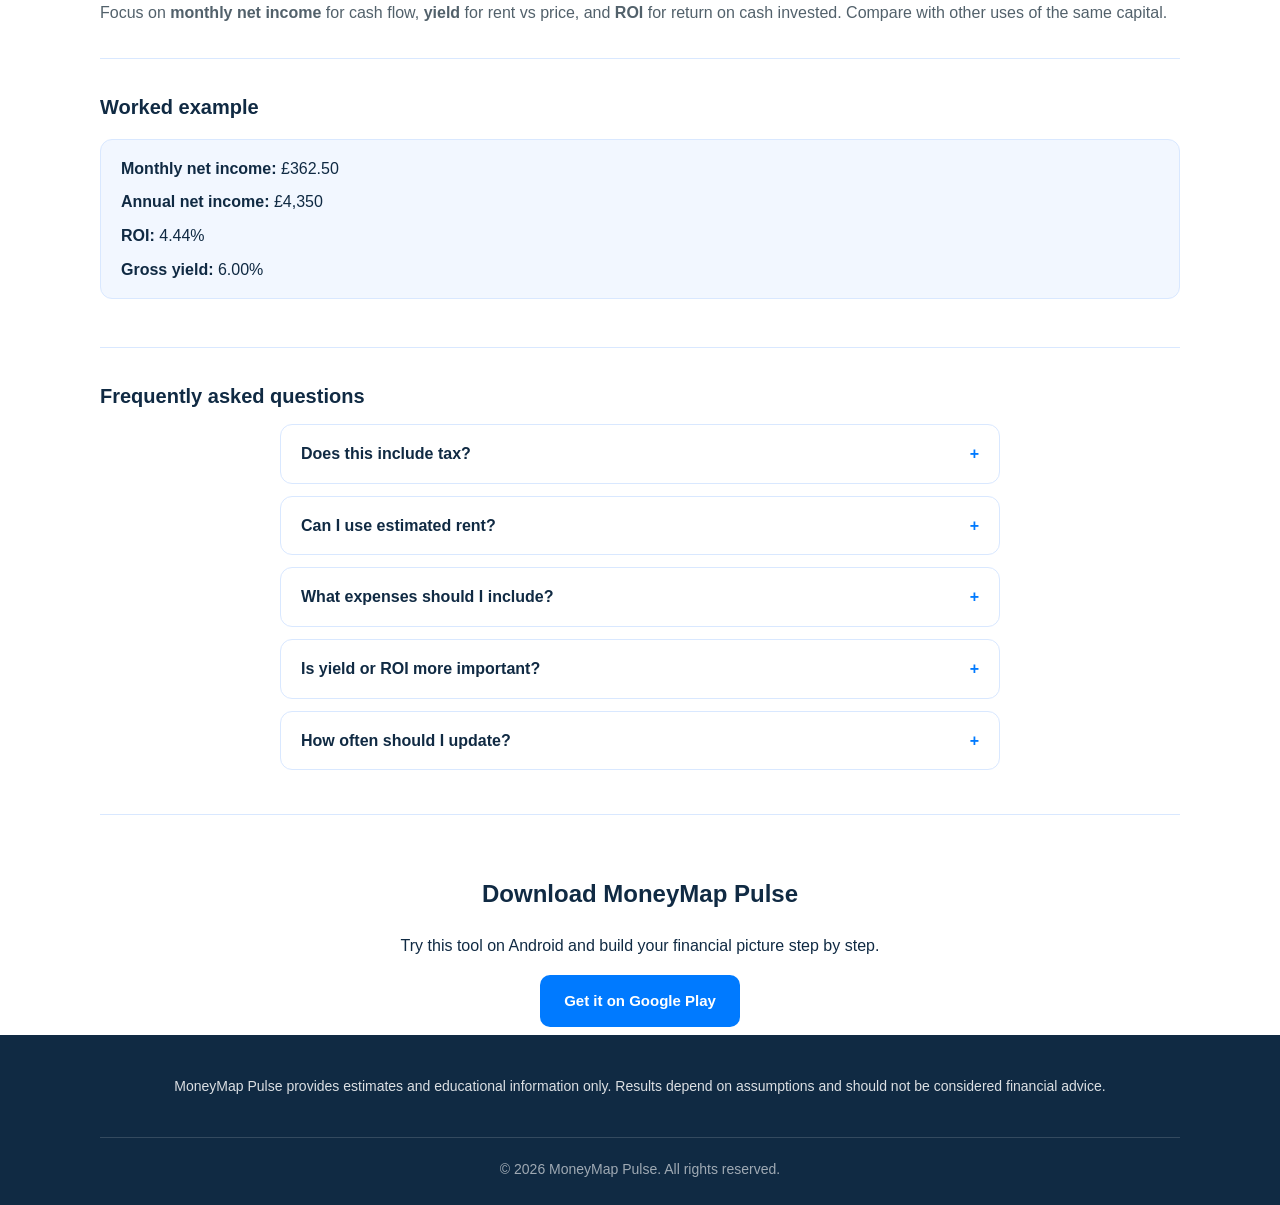
==== commit 3cc64381: "Add interactive annotated screenshot tours to calculator guides. Clickable markers update a single e" ====
--- a/buy-to-let-calculator/index.html
+++ b/buy-to-let-calculator/index.html
@@ -48,58 +48,25 @@
           <h2>What this tool does</h2>
           <p>Estimates rent, costs, mortgage, net income, yield and ROI for a rental property scenario.</p>
         </section>
-        <section class="annotated-shot" aria-labelledby="visual-guide-title">
+        <section class="annotated-shot interactive-tour" aria-labelledby="visual-guide-title" tabindex="0">
         <div class="container">
           <h2 class="annotated-shot__title" id="visual-guide-title">Understanding your property investment</h2>
-          <div class="annotated-shot__stage">
-            <img class="annotated-shot__img" src="../assets/screenshots/MoneyMapPulse_Screenshot_BuyToLet_1080x1920.png" alt="Buy To Let summary in MoneyMap Pulse" width="1080" height="1920" loading="lazy">
-            <span class="annotated-shot__marker" style="left:50%;top:32%;" aria-hidden="true"><span class="annotated-shot__marker-inner">1</span></span><span class="annotated-shot__marker" style="left:50%;top:42%;" aria-hidden="true"><span class="annotated-shot__marker-inner">2</span></span><span class="annotated-shot__marker" style="left:50%;top:50%;" aria-hidden="true"><span class="annotated-shot__marker-inner">3</span></span><span class="annotated-shot__marker" style="left:50%;top:58%;" aria-hidden="true"><span class="annotated-shot__marker-inner">4</span></span><span class="annotated-shot__marker" style="left:50%;top:66%;" aria-hidden="true"><span class="annotated-shot__marker-inner">5</span></span><span class="annotated-shot__marker" style="left:50%;top:74%;" aria-hidden="true"><span class="annotated-shot__marker-inner">6</span></span>
+          <p class="interactive-tour__hint">Select a numbered marker on the screenshot to explore each part.</p>
+          <div class="interactive-tour__layout">
+            <div class="annotated-shot__stage">
+              <img class="annotated-shot__img" src="../assets/screenshots/MoneyMapPulse_Screenshot_BuyToLet_1080x1920.png" alt="Buy To Let summary in MoneyMap Pulse" width="1080" height="1920" loading="lazy">
+              <button type="button" class="annotated-shot__marker is-active" style="left:50%;top:30%;" data-tour-marker="0" aria-label="Property value" aria-pressed="true"><span class="annotated-shot__marker-inner">1</span></button><button type="button" class="annotated-shot__marker" style="left:50%;top:40%;" data-tour-marker="1" aria-label="Rent" aria-pressed="false"><span class="annotated-shot__marker-inner">2</span></button><button type="button" class="annotated-shot__marker" style="left:50%;top:48%;" data-tour-marker="2" aria-label="Expenses" aria-pressed="false"><span class="annotated-shot__marker-inner">3</span></button><button type="button" class="annotated-shot__marker" style="left:50%;top:58%;" data-tour-marker="3" aria-label="Monthly net income" aria-pressed="false"><span class="annotated-shot__marker-inner">4</span></button><button type="button" class="annotated-shot__marker" style="left:50%;top:66%;" data-tour-marker="4" aria-label="Yield" aria-pressed="false"><span class="annotated-shot__marker-inner">5</span></button><button type="button" class="annotated-shot__marker" style="left:50%;top:74%;" data-tour-marker="5" aria-label="ROI" aria-pressed="false"><span class="annotated-shot__marker-inner">6</span></button>
+            </div>
+            <div class="interactive-tour__panel" role="region" aria-live="polite" aria-label="Annotation details">
+              <div class="interactive-tour__panel-inner" data-tour-panel>
+                <p class="interactive-tour__step-label" aria-hidden="true">①</p>
+              <h3 class="interactive-tour__panel-title">Property value</h3>
+              <p class="interactive-tour__panel-desc">Purchase price of the property.</p>
+              
+              </div>
+            </div>
           </div>
-          <div class="annotated-callouts">
-            <article class="annotated-callout" id="annotation-1">
-              <span class="annotated-callout__num" aria-hidden="true">1</span>
-              <div>
-                <h3>Property value</h3>
-                <p>Purchase price of the property.</p>
-                
-              </div>
-            </article><article class="annotated-callout" id="annotation-2">
-              <span class="annotated-callout__num" aria-hidden="true">2</span>
-              <div>
-                <h3>Monthly rent</h3>
-                <p>Expected rental income each month.</p>
-                
-              </div>
-            </article><article class="annotated-callout" id="annotation-3">
-              <span class="annotated-callout__num" aria-hidden="true">3</span>
-              <div>
-                <h3>Monthly expenses</h3>
-                <p>Running costs including maintenance and management.</p>
-                
-              </div>
-            </article><article class="annotated-callout" id="annotation-4">
-              <span class="annotated-callout__num" aria-hidden="true">4</span>
-              <div>
-                <h3>Monthly net income</h3>
-                <p>Monthly profit after costs.</p>
-                <p class="annotated-callout__example"><strong>Example:</strong> £362.50</p>
-              </div>
-            </article><article class="annotated-callout" id="annotation-5">
-              <span class="annotated-callout__num" aria-hidden="true">5</span>
-              <div>
-                <h3>Yield</h3>
-                <p>Rental return relative to property value.</p>
-                <p class="annotated-callout__example"><strong>Example:</strong> 6.00% gross</p>
-              </div>
-            </article><article class="annotated-callout" id="annotation-6">
-              <span class="annotated-callout__num" aria-hidden="true">6</span>
-              <div>
-                <h3>ROI</h3>
-                <p>Return on invested capital.</p>
-                <p class="annotated-callout__example"><strong>Example:</strong> 4.44%</p>
-              </div>
-            </article>
-          </div>
+          <script type="application/json" class="interactive-tour__data">[{"id": 1, "title": "Property value", "description": "Purchase price of the property.", "example": "", "x": 50, "y": 30}, {"id": 2, "title": "Rent", "description": "Expected monthly rental income.", "example": "", "x": 50, "y": 40}, {"id": 3, "title": "Expenses", "description": "Running costs including maintenance and management.", "example": "", "x": 50, "y": 48}, {"id": 4, "title": "Monthly net income", "description": "Monthly profit after costs.", "example": "\u00a3362.50", "x": 50, "y": 58}, {"id": 5, "title": "Yield", "description": "Rental return relative to property value.", "example": "6.00% gross", "x": 50, "y": 66}, {"id": 6, "title": "ROI", "description": "Return on invested capital.", "example": "4.44%", "x": 50, "y": 74}]</script>
         </div>
       </section>
         
@@ -157,5 +124,6 @@
     </footer>
   </div>
   <script src="../js/main.js"></script>
+  <script src="../js/interactive-annotated-screenshot.js"></script>
 </body>
 </html>
--- a/css/styles.css
+++ b/css/styles.css
@@ -641,7 +641,18 @@
   position: absolute;
   transform: translate(-50%, -50%);
   z-index: 2;
-  pointer-events: none;
+  margin: 0;
+  padding: 0;
+  border: none;
+  background: transparent;
+  cursor: pointer;
+  line-height: 1;
+}
+
+.annotated-shot__marker:focus-visible {
+  outline: 2px solid var(--primary);
+  outline-offset: 4px;
+  border-radius: 50%;
 }
 
 .annotated-shot__marker-inner {
@@ -657,72 +668,104 @@
   font-weight: 700;
   box-shadow: 0 2px 8px rgba(0, 122, 255, 0.35);
   border: 2px solid var(--white);
-}
-
-.annotated-callouts {
-  display: grid;
-  gap: 14px;
-  max-width: 720px;
+  transition: transform 0.15s ease, background 0.15s ease, box-shadow 0.15s ease;
+}
+
+.annotated-shot__marker.is-active .annotated-shot__marker-inner {
+  background: #0066d6;
+  transform: scale(1.12);
+  box-shadow: 0 4px 14px rgba(0, 102, 214, 0.45);
+  animation: tour-marker-pulse 2.2s ease-in-out infinite;
+}
+
+@keyframes tour-marker-pulse {
+  0%,
+  100% {
+    box-shadow: 0 4px 14px rgba(0, 102, 214, 0.45);
+  }
+  50% {
+    box-shadow: 0 4px 18px rgba(0, 102, 214, 0.65), 0 0 0 6px rgba(0, 122, 255, 0.12);
+  }
+}
+
+.interactive-tour__layout {
+  display: flex;
+  flex-direction: column;
+  gap: 20px;
+  max-width: 960px;
   margin: 0 auto;
 }
 
-@media (min-width: 768px) {
-  .annotated-callouts {
-    grid-template-columns: repeat(2, 1fr);
-  }
-
-  .annotated-callouts--single-col {
-    grid-template-columns: 1fr;
-  }
-}
-
-.annotated-callout {
-  display: flex;
-  gap: 14px;
-  align-items: flex-start;
-  padding: 16px 18px;
+@media (min-width: 900px) {
+  .interactive-tour__layout {
+    flex-direction: row;
+    align-items: flex-start;
+    gap: 32px;
+  }
+
+  .interactive-tour__layout .annotated-shot__stage {
+    flex: 1;
+    margin: 0;
+    max-width: none;
+  }
+
+  .interactive-tour__panel {
+    flex: 1;
+    min-width: 0;
+  }
+}
+
+.interactive-tour__panel {
   background: var(--white);
   border: 1px solid var(--border);
   border-radius: var(--radius);
   box-shadow: var(--shadow);
-}
-
-.section-alt .annotated-callout {
-  background: var(--white);
-}
-
-.annotated-callout__num {
-  flex-shrink: 0;
-  display: flex;
-  align-items: center;
-  justify-content: center;
-  width: 2rem;
-  height: 2rem;
-  border-radius: 50%;
-  background: var(--bg-light);
+  padding: 22px 24px;
+}
+
+.interactive-tour__panel-inner {
+  transition: opacity 0.2s ease, transform 0.2s ease;
+}
+
+.interactive-tour__panel-inner.is-updating {
+  opacity: 0;
+  transform: translateY(6px);
+}
+
+.interactive-tour__step-label {
+  margin: 0 0 6px;
+  font-size: 1.125rem;
   color: var(--primary);
   font-weight: 700;
+}
+
+.interactive-tour__panel-title {
+  margin: 0 0 10px;
+  font-size: 1.125rem;
+  color: var(--text-dark);
+}
+
+.interactive-tour__panel-desc {
+  margin: 0;
+  font-size: 0.9375rem;
+  color: var(--text-secondary);
+  line-height: 1.55;
+}
+
+.interactive-tour__example {
+  margin: 14px 0 0;
   font-size: 0.875rem;
-  border: 1px solid var(--border);
-}
-
-.annotated-callout h3 {
-  margin: 0 0 6px;
-  font-size: 1rem;
-  color: var(--text-dark);
-}
-
-.annotated-callout p {
-  margin: 0;
-  font-size: 0.9375rem;
-  color: var(--text-secondary);
-  line-height: 1.5;
-}
-
-.annotated-callout__example {
-  margin-top: 8px !important;
-  font-size: 0.875rem !important;
-  color: var(--text-dark) !important;
+  color: var(--text-dark);
+}
+
+.interactive-tour__hint {
+  margin: 12px 0 0;
+  font-size: 0.8125rem;
+  color: var(--text-secondary);
+}
+
+.interactive-tour__data {
+  display: none;
 }
 
 .guide-flow {
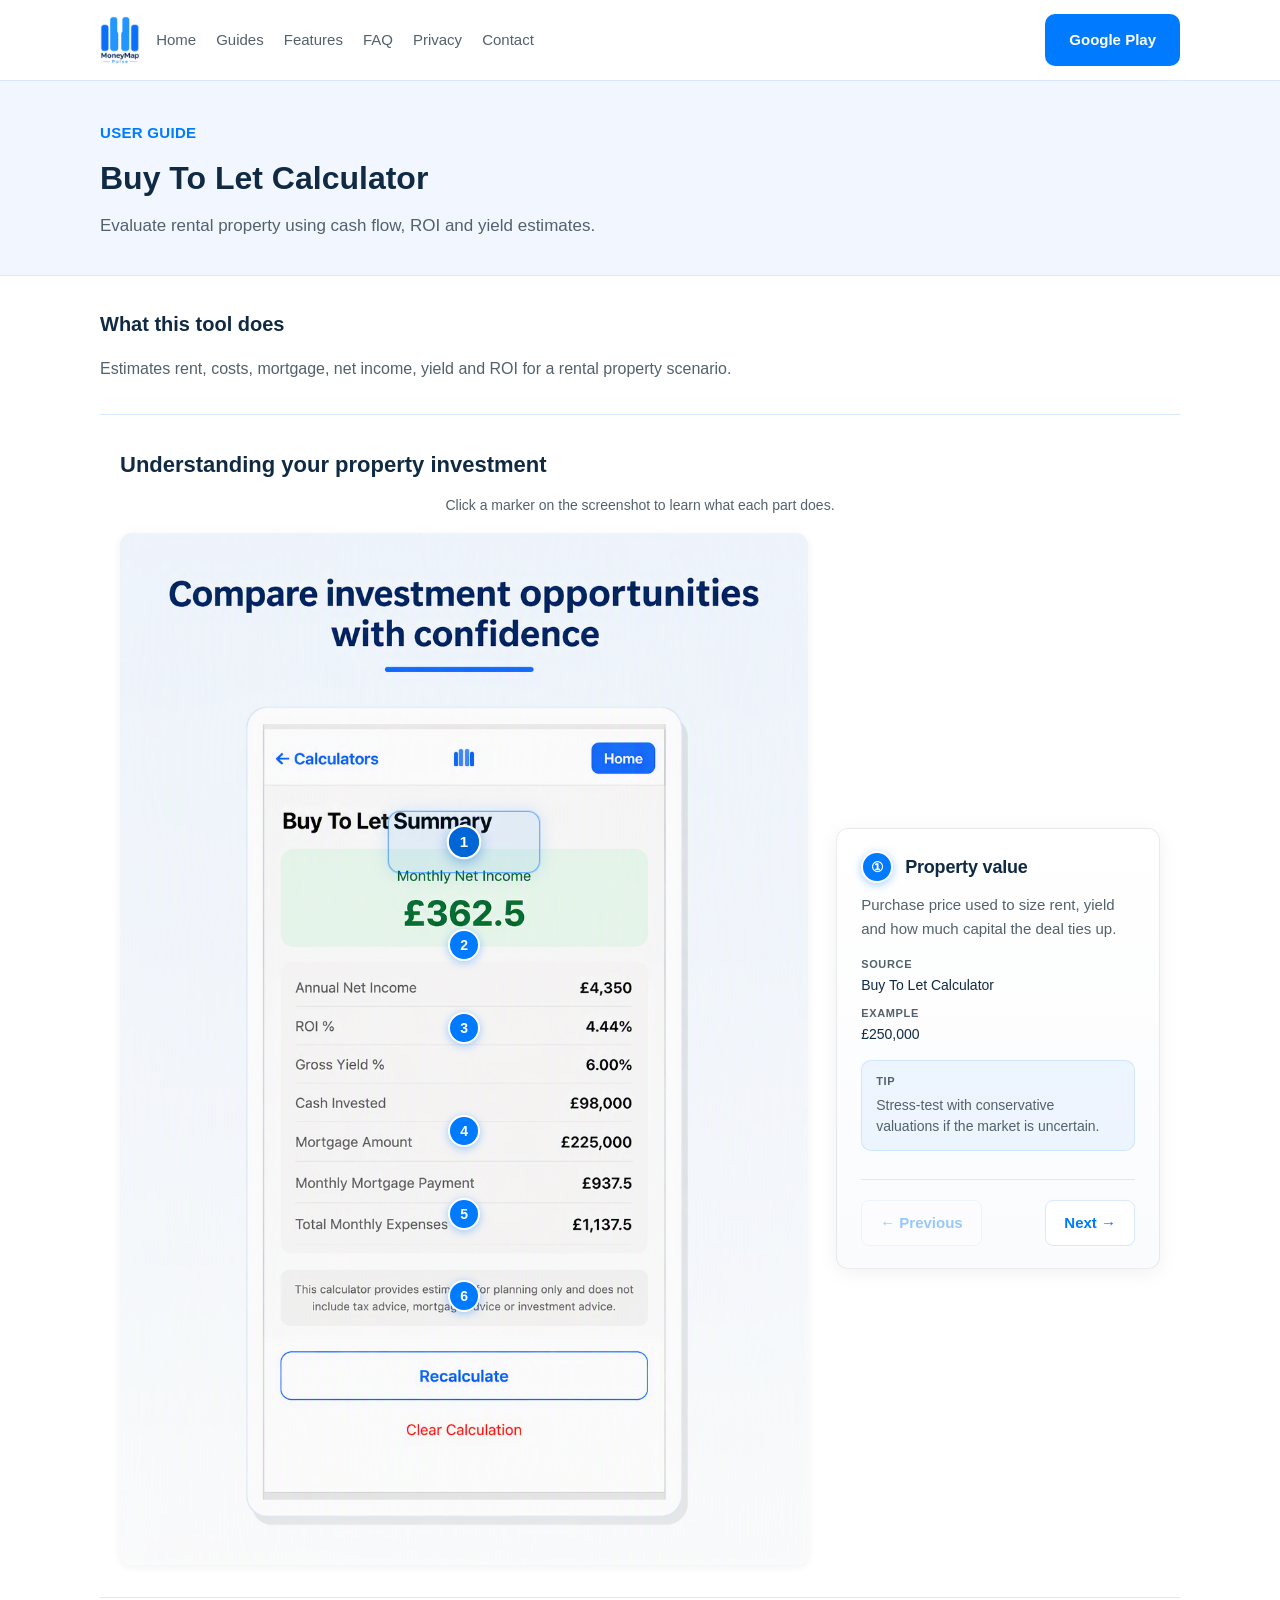
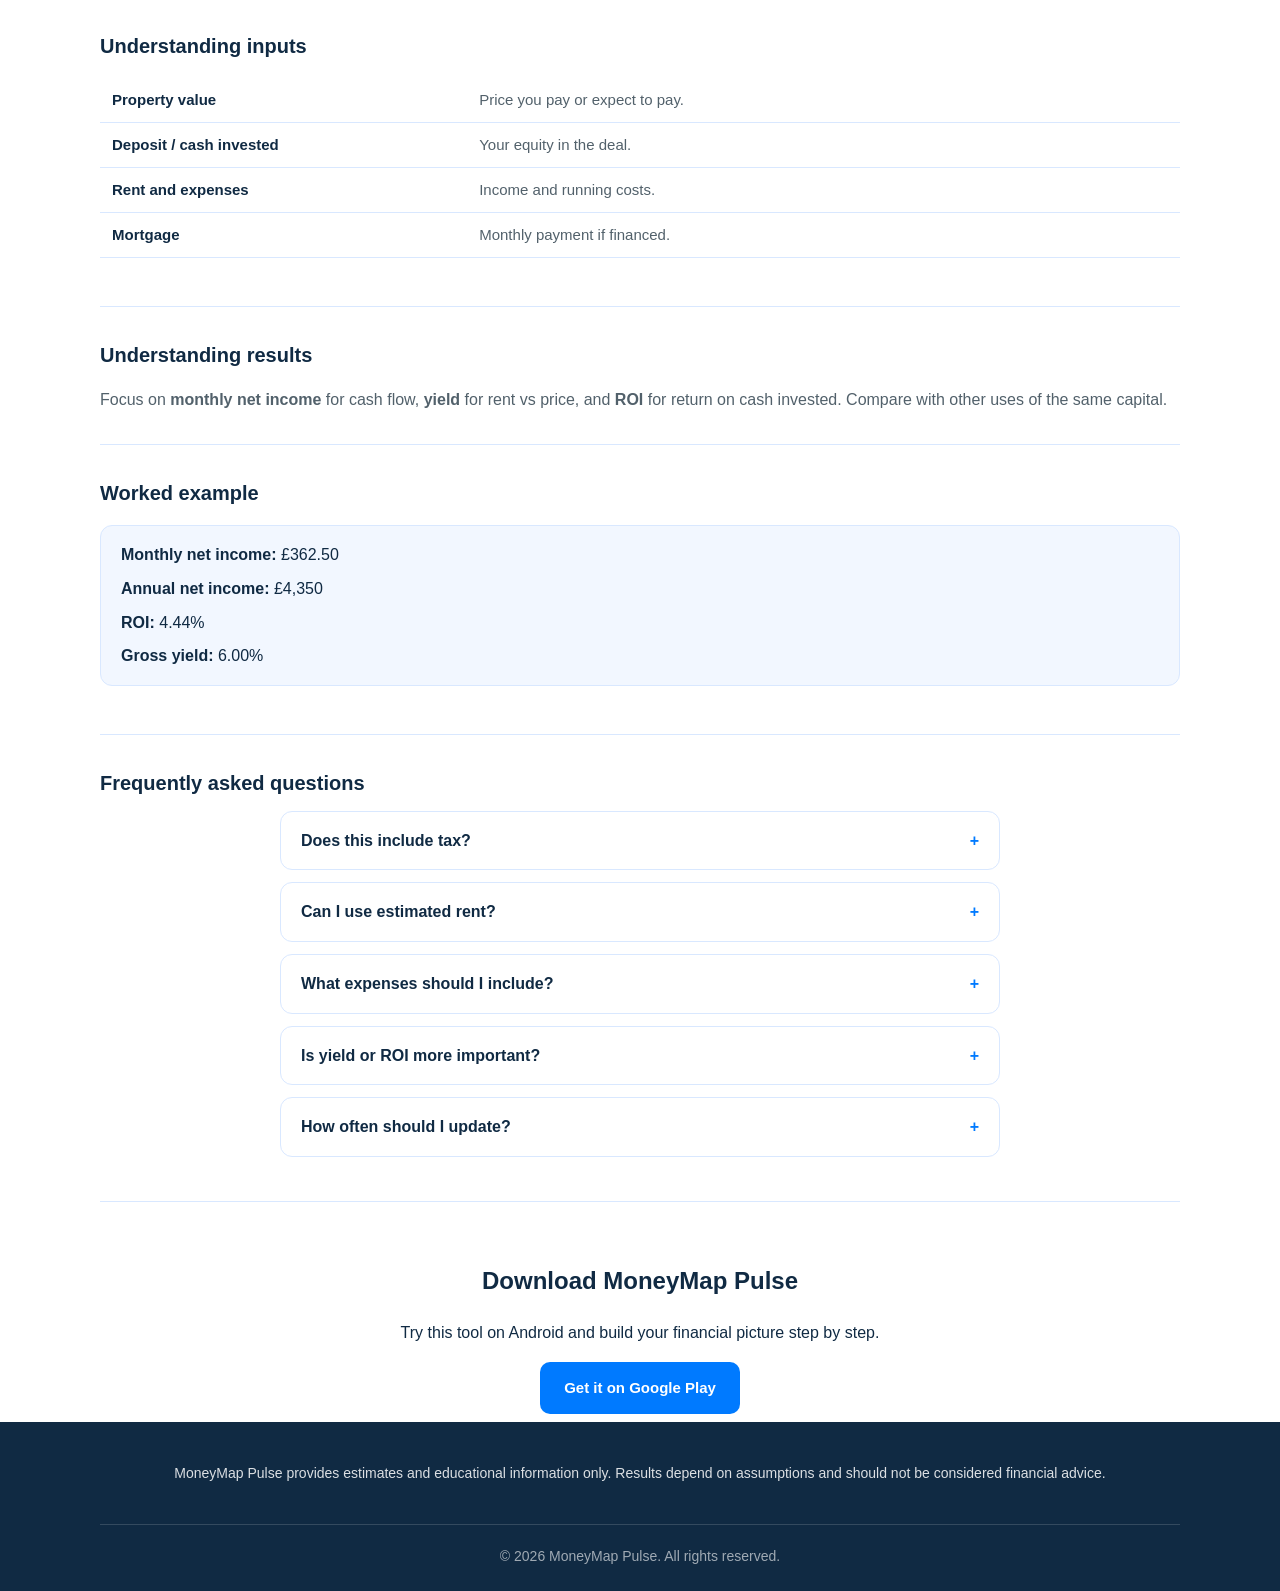
==== commit bd8376db: "Polish interactive visual guide experience Co-authored-by: Cursor <cursoragent@cursor.com>" ====
--- a/buy-to-let-calculator/index.html
+++ b/buy-to-let-calculator/index.html
@@ -49,24 +49,53 @@
           <p>Estimates rent, costs, mortgage, net income, yield and ROI for a rental property scenario.</p>
         </section>
         <section class="annotated-shot interactive-tour" aria-labelledby="visual-guide-title" tabindex="0">
-        <div class="container">
+        <div class="container interactive-tour__container">
           <h2 class="annotated-shot__title" id="visual-guide-title">Understanding your property investment</h2>
-          <p class="interactive-tour__hint">Select a numbered marker on the screenshot to explore each part.</p>
+          <p class="interactive-tour__hint interactive-tour__hint--mobile">Tap a number to explore each part of the screen.</p>
+          <p class="interactive-tour__hint interactive-tour__hint--desktop">Click a marker on the screenshot to learn what each part does.</p>
           <div class="interactive-tour__layout">
-            <div class="annotated-shot__stage">
-              <img class="annotated-shot__img" src="../assets/screenshots/MoneyMapPulse_Screenshot_BuyToLet_1080x1920.png" alt="Buy To Let summary in MoneyMap Pulse" width="1080" height="1920" loading="lazy">
-              <button type="button" class="annotated-shot__marker is-active" style="left:50%;top:30%;" data-tour-marker="0" aria-label="Property value" aria-pressed="true"><span class="annotated-shot__marker-inner">1</span></button><button type="button" class="annotated-shot__marker" style="left:50%;top:40%;" data-tour-marker="1" aria-label="Rent" aria-pressed="false"><span class="annotated-shot__marker-inner">2</span></button><button type="button" class="annotated-shot__marker" style="left:50%;top:48%;" data-tour-marker="2" aria-label="Expenses" aria-pressed="false"><span class="annotated-shot__marker-inner">3</span></button><button type="button" class="annotated-shot__marker" style="left:50%;top:58%;" data-tour-marker="3" aria-label="Monthly net income" aria-pressed="false"><span class="annotated-shot__marker-inner">4</span></button><button type="button" class="annotated-shot__marker" style="left:50%;top:66%;" data-tour-marker="4" aria-label="Yield" aria-pressed="false"><span class="annotated-shot__marker-inner">5</span></button><button type="button" class="annotated-shot__marker" style="left:50%;top:74%;" data-tour-marker="5" aria-label="ROI" aria-pressed="false"><span class="annotated-shot__marker-inner">6</span></button>
-            </div>
-            <div class="interactive-tour__panel" role="region" aria-live="polite" aria-label="Annotation details">
-              <div class="interactive-tour__panel-inner" data-tour-panel>
-                <p class="interactive-tour__step-label" aria-hidden="true">①</p>
-              <h3 class="interactive-tour__panel-title">Property value</h3>
-              <p class="interactive-tour__panel-desc">Purchase price of the property.</p>
-              
+            <div class="interactive-tour__visual">
+              <div class="annotated-shot__stage">
+                <img class="annotated-shot__img" src="../assets/screenshots/MoneyMapPulse_Screenshot_BuyToLet_1080x1920.png" alt="Buy To Let summary in MoneyMap Pulse" width="1080" height="1920" loading="lazy">
+                <div class="annotated-shot__highlights" aria-hidden="true"><div class="annotated-shot__highlight is-active" data-tour-highlight="0" style="left:39.0%;top:27.0%;width:22%;height:6%;"></div><div class="annotated-shot__highlight" data-tour-highlight="1" style="left:39.0%;top:37.0%;width:22%;height:6%;"></div><div class="annotated-shot__highlight" data-tour-highlight="2" style="left:39.0%;top:45.0%;width:22%;height:6%;"></div><div class="annotated-shot__highlight" data-tour-highlight="3" style="left:39.0%;top:55.0%;width:22%;height:6%;"></div><div class="annotated-shot__highlight" data-tour-highlight="4" style="left:39.0%;top:63.0%;width:22%;height:6%;"></div><div class="annotated-shot__highlight" data-tour-highlight="5" style="left:39.0%;top:71.0%;width:22%;height:6%;"></div></div>
+                <button type="button" class="annotated-shot__marker annotated-shot__marker--overlay is-active" style="left:50%;top:30%;" data-tour-marker="0" aria-label="Property value" aria-pressed="true"><span class="annotated-shot__marker-inner">1</span></button><button type="button" class="annotated-shot__marker annotated-shot__marker--overlay" style="left:50%;top:40%;" data-tour-marker="1" aria-label="Rent" aria-pressed="false"><span class="annotated-shot__marker-inner">2</span></button><button type="button" class="annotated-shot__marker annotated-shot__marker--overlay" style="left:50%;top:48%;" data-tour-marker="2" aria-label="Expenses" aria-pressed="false"><span class="annotated-shot__marker-inner">3</span></button><button type="button" class="annotated-shot__marker annotated-shot__marker--overlay" style="left:50%;top:58%;" data-tour-marker="3" aria-label="Monthly net income" aria-pressed="false"><span class="annotated-shot__marker-inner">4</span></button><button type="button" class="annotated-shot__marker annotated-shot__marker--overlay" style="left:50%;top:66%;" data-tour-marker="4" aria-label="Yield" aria-pressed="false"><span class="annotated-shot__marker-inner">5</span></button><button type="button" class="annotated-shot__marker annotated-shot__marker--overlay" style="left:50%;top:74%;" data-tour-marker="5" aria-label="ROI" aria-pressed="false"><span class="annotated-shot__marker-inner">6</span></button>
               </div>
             </div>
+            <div class="interactive-tour__panel-column">
+              <div class="interactive-tour__panel" role="region" aria-live="polite" aria-label="Annotation details" data-tour-swipe>
+                <div class="interactive-tour__panel-inner" data-tour-panel>
+                  <div class="interactive-tour__panel-header">
+                <span class="interactive-tour__panel-badge" aria-hidden="true">①</span>
+                <h3 class="interactive-tour__panel-title">Property value</h3>
+              </div>
+              <p class="interactive-tour__panel-desc">Purchase price used to size rent, yield and how much capital the deal ties up.</p>
+              <div class="interactive-tour__panel-details">
+              <p class="interactive-tour__meta interactive-tour__meta--source">
+                <span class="interactive-tour__meta-label">Source</span>
+                <span class="interactive-tour__meta-value">Buy To Let Calculator</span>
+              </p>
+              <p class="interactive-tour__meta interactive-tour__meta--example">
+                <span class="interactive-tour__meta-label">Example</span>
+                <span class="interactive-tour__meta-value">£250,000</span>
+              </p>
+              </div>
+              <div class="interactive-tour__tip">
+                <span class="interactive-tour__meta-label">Tip</span>
+                <p class="interactive-tour__tip-text">Stress-test with conservative valuations if the market is uncertain.</p>
+              </div>
+                </div>
+                <div class="interactive-tour__nav" data-tour-nav aria-label="Tour navigation">
+                  <button type="button" class="interactive-tour__nav-btn" data-tour-prev disabled aria-label="Previous step">← Previous</button>
+                  <button type="button" class="interactive-tour__nav-btn" data-tour-next aria-label="Next step">Next →</button>
+                </div>
+                <p class="interactive-tour__swipe-hint" aria-hidden="true">Swipe left or right to change step</p>
+              </div>
+            </div>
+            <div class="interactive-tour__marker-rail" role="toolbar" aria-label="Screenshot tour steps">
+              <button type="button" class="interactive-tour__rail-btn is-active" data-tour-marker="0" aria-label="Property value" aria-pressed="true"><span class="interactive-tour__rail-num">1</span></button><button type="button" class="interactive-tour__rail-btn" data-tour-marker="1" aria-label="Rent" aria-pressed="false"><span class="interactive-tour__rail-num">2</span></button><button type="button" class="interactive-tour__rail-btn" data-tour-marker="2" aria-label="Expenses" aria-pressed="false"><span class="interactive-tour__rail-num">3</span></button><button type="button" class="interactive-tour__rail-btn" data-tour-marker="3" aria-label="Monthly net income" aria-pressed="false"><span class="interactive-tour__rail-num">4</span></button><button type="button" class="interactive-tour__rail-btn" data-tour-marker="4" aria-label="Yield" aria-pressed="false"><span class="interactive-tour__rail-num">5</span></button><button type="button" class="interactive-tour__rail-btn" data-tour-marker="5" aria-label="ROI" aria-pressed="false"><span class="interactive-tour__rail-num">6</span></button>
+            </div>
           </div>
-          <script type="application/json" class="interactive-tour__data">[{"id": 1, "title": "Property value", "description": "Purchase price of the property.", "example": "", "x": 50, "y": 30}, {"id": 2, "title": "Rent", "description": "Expected monthly rental income.", "example": "", "x": 50, "y": 40}, {"id": 3, "title": "Expenses", "description": "Running costs including maintenance and management.", "example": "", "x": 50, "y": 48}, {"id": 4, "title": "Monthly net income", "description": "Monthly profit after costs.", "example": "\u00a3362.50", "x": 50, "y": 58}, {"id": 5, "title": "Yield", "description": "Rental return relative to property value.", "example": "6.00% gross", "x": 50, "y": 66}, {"id": 6, "title": "ROI", "description": "Return on invested capital.", "example": "4.44%", "x": 50, "y": 74}]</script>
+          <script type="application/json" class="interactive-tour__data">[{"id": 1, "title": "Property value", "description": "Purchase price used to size rent, yield and how much capital the deal ties up.", "source": "Buy To Let Calculator", "example": "\u00a3250,000", "tip": "Stress-test with conservative valuations if the market is uncertain.", "x": 50, "y": 30, "highlight": {"hl_x": 39.0, "hl_y": 27.0, "hl_w": 22, "hl_h": 6}}, {"id": 2, "title": "Rent", "description": "Expected monthly rental income before costs and tax.", "source": "Buy To Let Calculator", "example": "\u00a31,250 per month", "tip": "Use local letting research and allow for void periods.", "x": 50, "y": 40, "highlight": {"hl_x": 39.0, "hl_y": 37.0, "hl_w": 22, "hl_h": 6}}, {"id": 3, "title": "Expenses", "description": "Running costs such as maintenance, insurance, agents and mortgage interest.", "source": "Buy To Let Calculator", "example": "Monthly cost total", "tip": "Under-estimating maintenance is a common reason projections look too rosy.", "x": 50, "y": 48, "highlight": {"hl_x": 39.0, "hl_y": 45.0, "hl_w": 22, "hl_h": 6}}, {"id": 4, "title": "Monthly net income", "description": "Cash left each month after expenses \u2014 your day-to-day cash-flow result.", "source": "Buy To Let Calculator", "example": "\u00a3362.50", "tip": "Compare with other uses of the same deposit in your wider plan.", "x": 50, "y": 58, "highlight": {"hl_x": 39.0, "hl_y": 55.0, "hl_w": 22, "hl_h": 6}}, {"id": 5, "title": "Yield", "description": "Rental income relative to property price \u2014 useful for comparing listings.", "source": "Buy To Let Calculator", "example": "6.00% gross", "tip": "Gross yield ignores costs; pair it with net income for decisions.", "x": 50, "y": 66, "highlight": {"hl_x": 39.0, "hl_y": 63.0, "hl_w": 22, "hl_h": 6}}, {"id": 6, "title": "ROI", "description": "Return on the cash you put in, accounting for income and equity deployed.", "source": "Buy To Let Calculator", "example": "4.44%", "tip": "ROI answers whether the deal rewards your deposit \u2014 not just the property price.", "x": 50, "y": 74, "highlight": {"hl_x": 39.0, "hl_y": 71.0, "hl_w": 22, "hl_h": 6}}]</script>
         </div>
       </section>
         
--- a/css/styles.css
+++ b/css/styles.css
@@ -623,10 +623,44 @@
   color: var(--brand-navy);
 }
 
+.interactive-tour__container {
+  max-width: 1180px;
+}
+
 .annotated-shot__stage {
   position: relative;
   max-width: 400px;
-  margin: 0 auto 28px;
+  margin: 0 auto;
+}
+
+.interactive-tour__visual {
+  display: flex;
+  flex-direction: column;
+  gap: 12px;
+  width: 100%;
+}
+
+.annotated-shot__highlights {
+  position: absolute;
+  inset: 0;
+  pointer-events: none;
+}
+
+.annotated-shot__highlight {
+  position: absolute;
+  border: 1px solid rgba(0, 122, 255, 0.35);
+  background: rgba(0, 122, 255, 0.05);
+  border-radius: 12px;
+  box-shadow: 0 0 14px rgba(0, 122, 255, 0.12);
+  opacity: 0;
+  transition: opacity 0.2s ease, box-shadow 0.2s ease;
+}
+
+.annotated-shot__highlight.is-active {
+  opacity: 1;
+  border-color: rgba(0, 122, 255, 0.5);
+  background: rgba(0, 122, 255, 0.08);
+  box-shadow: 0 0 0 1px rgba(0, 122, 255, 0.15), 0 0 18px rgba(0, 122, 255, 0.14);
 }
 
 .annotated-shot__img {
@@ -640,13 +674,18 @@
 .annotated-shot__marker {
   position: absolute;
   transform: translate(-50%, -50%);
-  z-index: 2;
+  z-index: 3;
   margin: 0;
   padding: 0;
   border: none;
   background: transparent;
   cursor: pointer;
   line-height: 1;
+  min-width: 48px;
+  min-height: 48px;
+  display: flex;
+  align-items: center;
+  justify-content: center;
 }
 
 .annotated-shot__marker:focus-visible {
@@ -673,53 +712,254 @@
 
 .annotated-shot__marker.is-active .annotated-shot__marker-inner {
   background: #0066d6;
-  transform: scale(1.12);
-  box-shadow: 0 4px 14px rgba(0, 102, 214, 0.45);
-  animation: tour-marker-pulse 2.2s ease-in-out infinite;
+  transform: scale(1.08);
+  box-shadow: 0 3px 12px rgba(0, 102, 214, 0.4);
+  animation: tour-marker-pulse 2.8s ease-in-out infinite;
 }
 
 @keyframes tour-marker-pulse {
   0%,
   100% {
-    box-shadow: 0 4px 14px rgba(0, 102, 214, 0.45);
+    box-shadow: 0 3px 12px rgba(0, 102, 214, 0.4);
   }
   50% {
-    box-shadow: 0 4px 18px rgba(0, 102, 214, 0.65), 0 0 0 6px rgba(0, 122, 255, 0.12);
-  }
+    box-shadow: 0 4px 14px rgba(0, 102, 214, 0.5), 0 0 0 4px rgba(0, 122, 255, 0.1);
+  }
+}
+
+.interactive-tour__marker-rail {
+  display: flex;
+  justify-content: center;
+  flex-wrap: wrap;
+  gap: 10px;
+  padding: 4px 0 2px;
+}
+
+.interactive-tour__rail-btn {
+  min-width: 48px;
+  min-height: 48px;
+  padding: 0;
+  border: 2px solid var(--border);
+  border-radius: 50%;
+  background: var(--white);
+  cursor: pointer;
+  display: inline-flex;
+  align-items: center;
+  justify-content: center;
+  box-shadow: var(--shadow);
+  transition: border-color 0.15s ease, transform 0.15s ease, box-shadow 0.15s ease;
+}
+
+.interactive-tour__rail-btn:focus-visible {
+  outline: 2px solid var(--primary);
+  outline-offset: 3px;
+}
+
+.interactive-tour__rail-num {
+  font-weight: 700;
+  font-size: 0.9375rem;
+  color: var(--primary);
+}
+
+.interactive-tour__rail-btn.is-active {
+  border-color: #0066d6;
+  background: var(--bg-light);
+  transform: scale(1.06);
+  box-shadow: 0 4px 14px rgba(0, 102, 214, 0.35), 0 0 0 4px rgba(0, 122, 255, 0.14);
+}
+
+.interactive-tour__rail-btn.is-active .interactive-tour__rail-num {
+  color: #0066d6;
 }
 
 .interactive-tour__layout {
   display: flex;
   flex-direction: column;
-  gap: 20px;
-  max-width: 960px;
+  gap: 16px;
   margin: 0 auto;
 }
 
-@media (min-width: 900px) {
+.interactive-tour__visual {
+  order: 1;
+}
+
+.interactive-tour__panel-column {
+  order: 2;
+  width: 100%;
+}
+
+.interactive-tour__marker-rail {
+  order: 3;
+}
+
+.interactive-tour__swipe-hint {
+  margin: 12px 0 0;
+  font-size: 0.75rem;
+  color: var(--text-secondary);
+  text-align: center;
+}
+
+.interactive-tour__hint--desktop {
+  display: none;
+}
+
+.interactive-tour__nav {
+  display: none;
+}
+
+@media (min-width: 768px) {
+  .annotated-shot__title {
+    font-size: 1.375rem;
+  }
+
+  .annotated-shot__stage {
+    max-width: 440px;
+  }
+
+  .interactive-tour__layout {
+    gap: 24px;
+  }
+
+  .interactive-tour__panel {
+    padding: 28px 32px;
+  }
+
+  .interactive-tour__panel-title {
+    font-size: 1.25rem;
+  }
+
+  .interactive-tour__panel-desc {
+    font-size: 1rem;
+  }
+
+  .annotated-shot__marker--overlay {
+    display: flex;
+  }
+
+  .interactive-tour__marker-rail {
+    display: none;
+  }
+}
+
+@media (max-width: 767px) {
+  .annotated-shot__marker--overlay {
+    display: none;
+  }
+}
+
+@media (min-width: 1024px) {
+  .annotated-shot__title {
+    text-align: left;
+    margin-bottom: 12px;
+  }
+
+  .interactive-tour__hint {
+    text-align: left;
+    margin-bottom: 20px;
+  }
+
+  .interactive-tour__hint--mobile {
+    display: none;
+  }
+
+  .interactive-tour__hint--desktop {
+    display: block;
+  }
+
   .interactive-tour__layout {
     flex-direction: row;
-    align-items: flex-start;
-    gap: 32px;
+    flex-wrap: nowrap;
+    align-items: center;
+    gap: 28px;
+  }
+
+  .interactive-tour__visual {
+    order: 0;
+    flex: 1 1 68%;
+    min-width: 0;
+  }
+
+  .interactive-tour__panel-column {
+    order: 0;
+    flex: 1 1 32%;
+    min-width: 0;
+    max-width: 360px;
+    display: flex;
+    align-items: center;
+  }
+
+  .interactive-tour__marker-rail {
+    display: none;
   }
 
   .interactive-tour__layout .annotated-shot__stage {
-    flex: 1;
     margin: 0;
-    max-width: none;
+    max-width: 100%;
   }
 
   .interactive-tour__panel {
-    flex: 1;
-    min-width: 0;
+    width: 100%;
+    display: flex;
+    flex-direction: column;
+    padding: 24px 26px;
+    position: sticky;
+    top: 20px;
+    align-self: flex-start;
+    border-radius: 14px;
+    box-shadow: 0 10px 32px rgba(15, 23, 42, 0.07);
+  }
+
+  .interactive-tour__panel-inner {
+    flex: 0 1 auto;
+  }
+
+  .interactive-tour__nav {
+    display: flex;
+    justify-content: space-between;
+    gap: 16px;
+    margin-top: 28px;
+    padding-top: 20px;
+    border-top: 1px solid var(--border);
+  }
+
+  .interactive-tour__nav-btn {
+    font: inherit;
+    font-size: 0.9375rem;
+    font-weight: 600;
+    color: var(--primary);
+    background: var(--white);
+    border: 1px solid var(--border);
+    border-radius: 8px;
+    padding: 10px 18px;
+    cursor: pointer;
+    transition: background 0.15s ease, border-color 0.15s ease, opacity 0.15s ease;
+  }
+
+  .interactive-tour__nav-btn:hover:not(:disabled) {
+    background: var(--bg-light);
+    border-color: rgba(0, 122, 255, 0.35);
+  }
+
+  .interactive-tour__nav-btn:focus-visible {
+    outline: 2px solid var(--primary);
+    outline-offset: 2px;
+  }
+
+  .interactive-tour__nav-btn:disabled {
+    opacity: 0.4;
+    cursor: not-allowed;
+  }
+
+  .interactive-tour__swipe-hint {
+    display: none;
   }
 }
 
 .interactive-tour__panel {
-  background: var(--white);
-  border: 1px solid var(--border);
-  border-radius: var(--radius);
-  box-shadow: var(--shadow);
+  background: linear-gradient(180deg, #ffffff 0%, #fafbfd 100%);
+  border: 1px solid rgba(15, 23, 42, 0.08);
+  border-radius: 12px;
+  box-shadow: 0 4px 20px rgba(15, 23, 42, 0.06);
   padding: 22px 24px;
 }
 
@@ -732,36 +972,97 @@
   transform: translateY(6px);
 }
 
-.interactive-tour__step-label {
-  margin: 0 0 6px;
+.interactive-tour__panel-header {
+  display: flex;
+  align-items: center;
+  gap: 12px;
+  margin-bottom: 10px;
+}
+
+.interactive-tour__panel-badge {
+  flex-shrink: 0;
+  display: inline-flex;
+  align-items: center;
+  justify-content: center;
+  width: 2rem;
+  height: 2rem;
+  border-radius: 50%;
+  background: var(--primary);
+  color: var(--white);
+  font-weight: 700;
+  font-size: 0.875rem;
+  border: 2px solid var(--white);
+  box-shadow: 0 2px 8px rgba(0, 122, 255, 0.35);
+}
+
+.interactive-tour__panel-title {
+  margin: 0;
   font-size: 1.125rem;
-  color: var(--primary);
   font-weight: 700;
-}
-
-.interactive-tour__panel-title {
-  margin: 0 0 10px;
-  font-size: 1.125rem;
-  color: var(--text-dark);
+  color: var(--text-dark);
+  letter-spacing: -0.01em;
 }
 
 .interactive-tour__panel-desc {
-  margin: 0;
+  margin: 0 0 16px;
   font-size: 0.9375rem;
   color: var(--text-secondary);
+  line-height: 1.6;
+}
+
+.interactive-tour__panel-details {
+  display: flex;
+  flex-direction: column;
+  gap: 10px;
+}
+
+.interactive-tour__meta {
+  margin: 0;
+  display: flex;
+  flex-direction: column;
+  gap: 2px;
+  font-size: 0.875rem;
+  line-height: 1.45;
+}
+
+.interactive-tour__meta-label {
+  display: block;
+  font-size: 0.6875rem;
+  font-weight: 700;
+  text-transform: uppercase;
+  letter-spacing: 0.06em;
+  color: var(--text-secondary);
+}
+
+.interactive-tour__meta-value {
+  color: var(--text-dark);
+  font-weight: 500;
+}
+
+.interactive-tour__tip {
+  margin: 16px 0 0;
+  padding: 12px 14px;
+  background: rgba(0, 122, 255, 0.06);
+  border-radius: 10px;
+  border: 1px solid rgba(0, 122, 255, 0.12);
+}
+
+.interactive-tour__tip .interactive-tour__meta-label {
+  margin-bottom: 4px;
+}
+
+.interactive-tour__tip-text {
+  margin: 0;
+  font-size: 0.875rem;
+  color: var(--text-secondary);
   line-height: 1.55;
 }
 
-.interactive-tour__example {
-  margin: 14px 0 0;
+.interactive-tour__hint {
+  margin: 0 0 16px;
   font-size: 0.875rem;
-  color: var(--text-dark);
-}
-
-.interactive-tour__hint {
-  margin: 12px 0 0;
-  font-size: 0.8125rem;
-  color: var(--text-secondary);
+  color: var(--text-secondary);
+  text-align: center;
 }
 
 .interactive-tour__data {
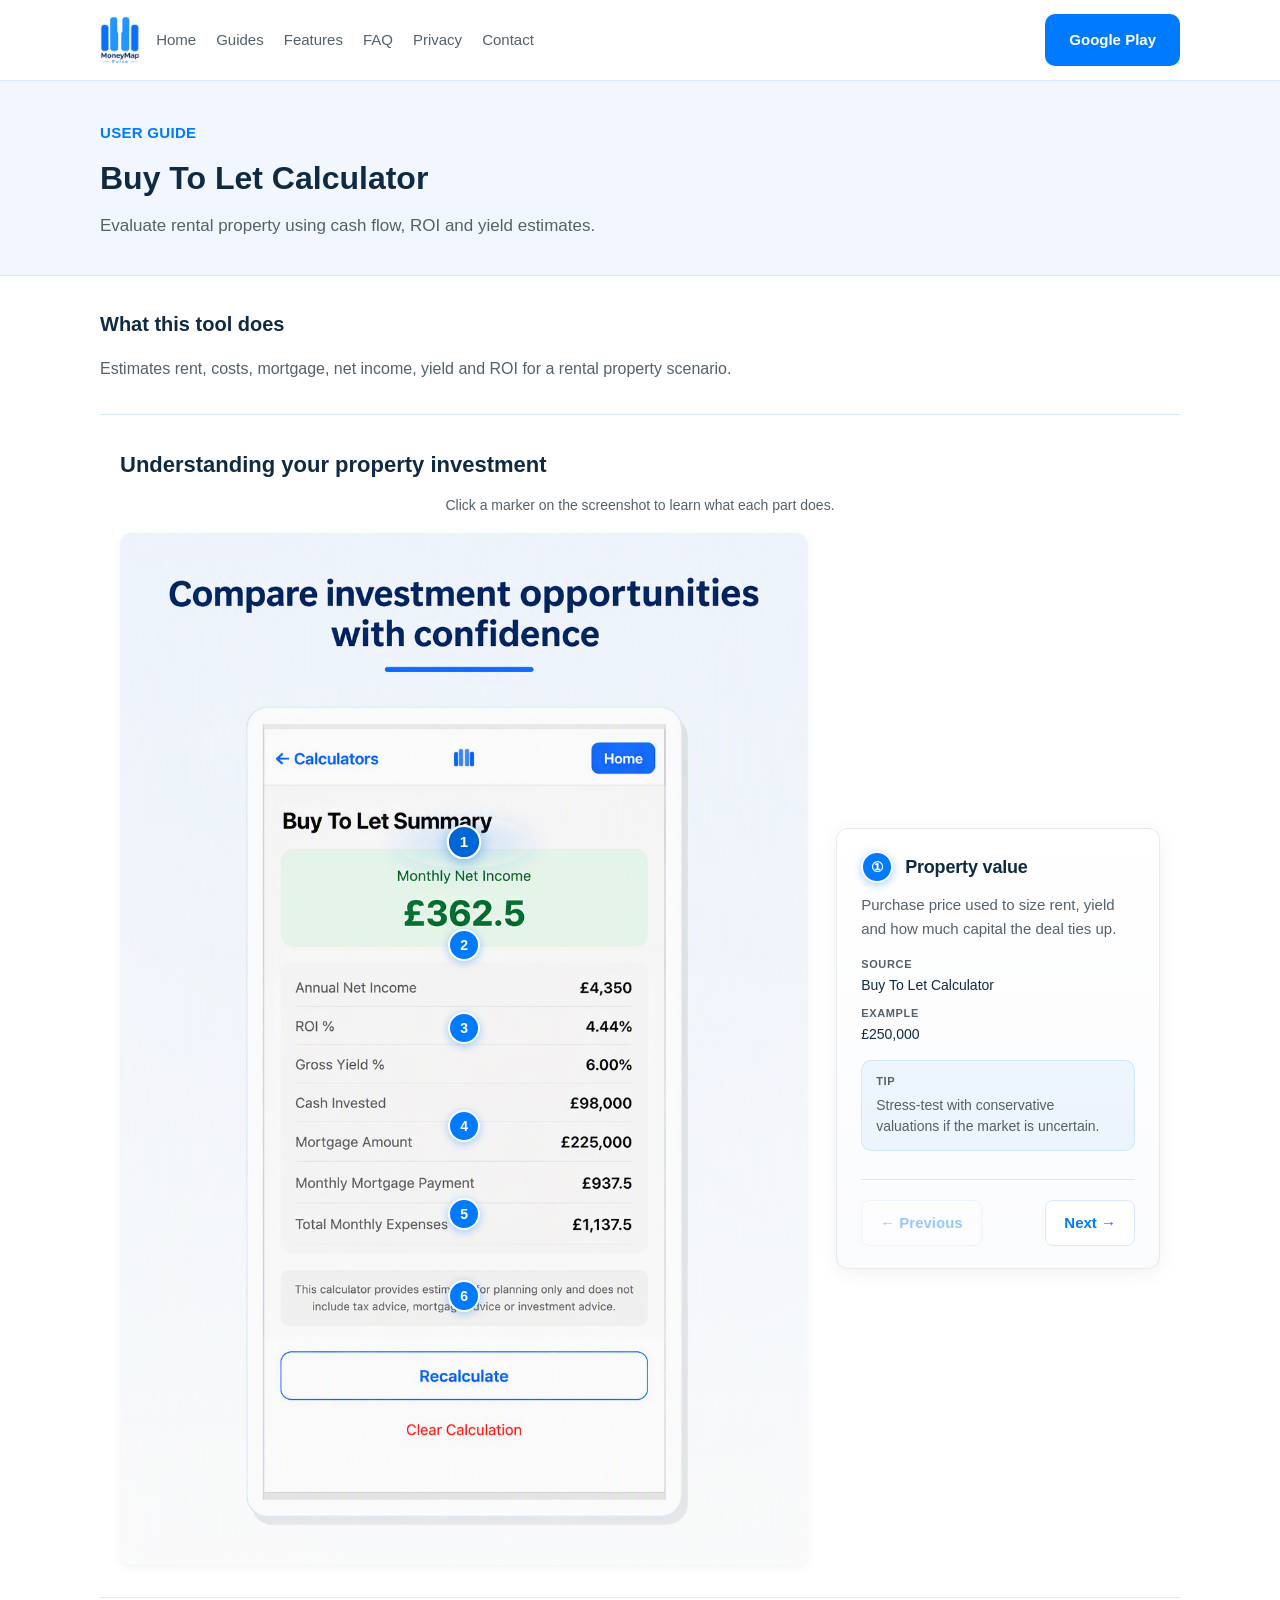
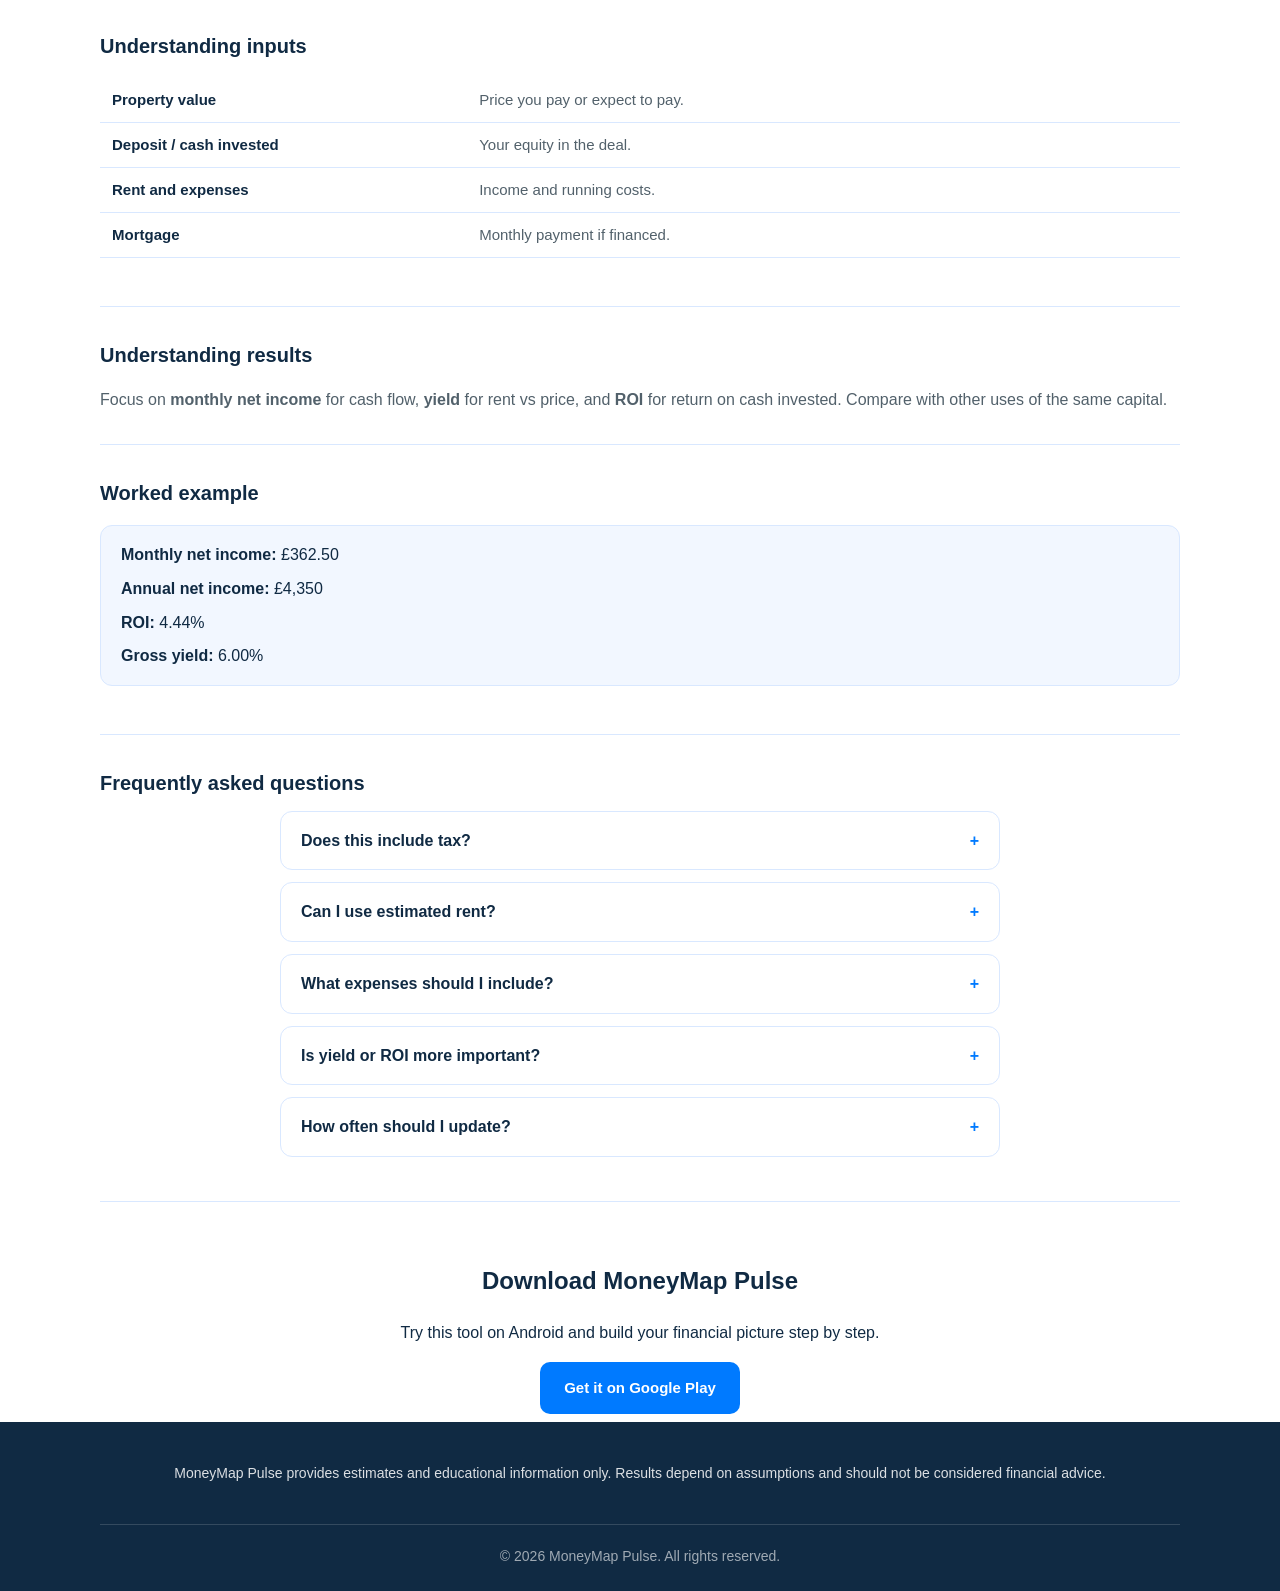
==== commit 0d15f0b2: "Replace annotation boxes with marker-driven spotlights Remove rectangular highlight overlays in favo" ====
--- a/buy-to-let-calculator/index.html
+++ b/buy-to-let-calculator/index.html
@@ -57,8 +57,8 @@
             <div class="interactive-tour__visual">
               <div class="annotated-shot__stage">
                 <img class="annotated-shot__img" src="../assets/screenshots/MoneyMapPulse_Screenshot_BuyToLet_1080x1920.png" alt="Buy To Let summary in MoneyMap Pulse" width="1080" height="1920" loading="lazy">
-                <div class="annotated-shot__highlights" aria-hidden="true"><div class="annotated-shot__highlight is-active" data-tour-highlight="0" style="left:39.0%;top:27.0%;width:22%;height:6%;"></div><div class="annotated-shot__highlight" data-tour-highlight="1" style="left:39.0%;top:37.0%;width:22%;height:6%;"></div><div class="annotated-shot__highlight" data-tour-highlight="2" style="left:39.0%;top:45.0%;width:22%;height:6%;"></div><div class="annotated-shot__highlight" data-tour-highlight="3" style="left:39.0%;top:55.0%;width:22%;height:6%;"></div><div class="annotated-shot__highlight" data-tour-highlight="4" style="left:39.0%;top:63.0%;width:22%;height:6%;"></div><div class="annotated-shot__highlight" data-tour-highlight="5" style="left:39.0%;top:71.0%;width:22%;height:6%;"></div></div>
-                <button type="button" class="annotated-shot__marker annotated-shot__marker--overlay is-active" style="left:50%;top:30%;" data-tour-marker="0" aria-label="Property value" aria-pressed="true"><span class="annotated-shot__marker-inner">1</span></button><button type="button" class="annotated-shot__marker annotated-shot__marker--overlay" style="left:50%;top:40%;" data-tour-marker="1" aria-label="Rent" aria-pressed="false"><span class="annotated-shot__marker-inner">2</span></button><button type="button" class="annotated-shot__marker annotated-shot__marker--overlay" style="left:50%;top:48%;" data-tour-marker="2" aria-label="Expenses" aria-pressed="false"><span class="annotated-shot__marker-inner">3</span></button><button type="button" class="annotated-shot__marker annotated-shot__marker--overlay" style="left:50%;top:58%;" data-tour-marker="3" aria-label="Monthly net income" aria-pressed="false"><span class="annotated-shot__marker-inner">4</span></button><button type="button" class="annotated-shot__marker annotated-shot__marker--overlay" style="left:50%;top:66%;" data-tour-marker="4" aria-label="Yield" aria-pressed="false"><span class="annotated-shot__marker-inner">5</span></button><button type="button" class="annotated-shot__marker annotated-shot__marker--overlay" style="left:50%;top:74%;" data-tour-marker="5" aria-label="ROI" aria-pressed="false"><span class="annotated-shot__marker-inner">6</span></button>
+                <div class="annotated-shot__spotlights" aria-hidden="true"><div class="annotated-shot__spotlight is-active" data-tour-spotlight="0" style="left:50%;top:30%;--spot-w:20.0%;--spot-h:5.0%;"></div><div class="annotated-shot__spotlight" data-tour-spotlight="1" style="left:50%;top:40%;--spot-w:20.0%;--spot-h:5.0%;"></div><div class="annotated-shot__spotlight" data-tour-spotlight="2" style="left:50%;top:48%;--spot-w:20.0%;--spot-h:5.0%;"></div><div class="annotated-shot__spotlight" data-tour-spotlight="3" style="left:50%;top:57.5%;--spot-w:40.0%;--spot-h:4.5%;"></div><div class="annotated-shot__spotlight" data-tour-spotlight="4" style="left:50%;top:66%;--spot-w:20.0%;--spot-h:5.0%;"></div><div class="annotated-shot__spotlight" data-tour-spotlight="5" style="left:50%;top:74%;--spot-w:20.0%;--spot-h:5.0%;"></div></div>
+                <button type="button" class="annotated-shot__marker annotated-shot__marker--overlay is-active" style="left:50%;top:30%;" data-tour-marker="0" aria-label="Property value" aria-pressed="true"><span class="annotated-shot__marker-inner">1</span></button><button type="button" class="annotated-shot__marker annotated-shot__marker--overlay" style="left:50%;top:40%;" data-tour-marker="1" aria-label="Rent" aria-pressed="false"><span class="annotated-shot__marker-inner">2</span></button><button type="button" class="annotated-shot__marker annotated-shot__marker--overlay" style="left:50%;top:48%;" data-tour-marker="2" aria-label="Expenses" aria-pressed="false"><span class="annotated-shot__marker-inner">3</span></button><button type="button" class="annotated-shot__marker annotated-shot__marker--overlay" style="left:50%;top:57.5%;" data-tour-marker="3" aria-label="Monthly net income" aria-pressed="false"><span class="annotated-shot__marker-inner">4</span></button><button type="button" class="annotated-shot__marker annotated-shot__marker--overlay" style="left:50%;top:66%;" data-tour-marker="4" aria-label="Yield" aria-pressed="false"><span class="annotated-shot__marker-inner">5</span></button><button type="button" class="annotated-shot__marker annotated-shot__marker--overlay" style="left:50%;top:74%;" data-tour-marker="5" aria-label="ROI" aria-pressed="false"><span class="annotated-shot__marker-inner">6</span></button>
               </div>
             </div>
             <div class="interactive-tour__panel-column">
@@ -95,7 +95,7 @@
               <button type="button" class="interactive-tour__rail-btn is-active" data-tour-marker="0" aria-label="Property value" aria-pressed="true"><span class="interactive-tour__rail-num">1</span></button><button type="button" class="interactive-tour__rail-btn" data-tour-marker="1" aria-label="Rent" aria-pressed="false"><span class="interactive-tour__rail-num">2</span></button><button type="button" class="interactive-tour__rail-btn" data-tour-marker="2" aria-label="Expenses" aria-pressed="false"><span class="interactive-tour__rail-num">3</span></button><button type="button" class="interactive-tour__rail-btn" data-tour-marker="3" aria-label="Monthly net income" aria-pressed="false"><span class="interactive-tour__rail-num">4</span></button><button type="button" class="interactive-tour__rail-btn" data-tour-marker="4" aria-label="Yield" aria-pressed="false"><span class="interactive-tour__rail-num">5</span></button><button type="button" class="interactive-tour__rail-btn" data-tour-marker="5" aria-label="ROI" aria-pressed="false"><span class="interactive-tour__rail-num">6</span></button>
             </div>
           </div>
-          <script type="application/json" class="interactive-tour__data">[{"id": 1, "title": "Property value", "description": "Purchase price used to size rent, yield and how much capital the deal ties up.", "source": "Buy To Let Calculator", "example": "\u00a3250,000", "tip": "Stress-test with conservative valuations if the market is uncertain.", "x": 50, "y": 30, "highlight": {"hl_x": 39.0, "hl_y": 27.0, "hl_w": 22, "hl_h": 6}}, {"id": 2, "title": "Rent", "description": "Expected monthly rental income before costs and tax.", "source": "Buy To Let Calculator", "example": "\u00a31,250 per month", "tip": "Use local letting research and allow for void periods.", "x": 50, "y": 40, "highlight": {"hl_x": 39.0, "hl_y": 37.0, "hl_w": 22, "hl_h": 6}}, {"id": 3, "title": "Expenses", "description": "Running costs such as maintenance, insurance, agents and mortgage interest.", "source": "Buy To Let Calculator", "example": "Monthly cost total", "tip": "Under-estimating maintenance is a common reason projections look too rosy.", "x": 50, "y": 48, "highlight": {"hl_x": 39.0, "hl_y": 45.0, "hl_w": 22, "hl_h": 6}}, {"id": 4, "title": "Monthly net income", "description": "Cash left each month after expenses \u2014 your day-to-day cash-flow result.", "source": "Buy To Let Calculator", "example": "\u00a3362.50", "tip": "Compare with other uses of the same deposit in your wider plan.", "x": 50, "y": 58, "highlight": {"hl_x": 39.0, "hl_y": 55.0, "hl_w": 22, "hl_h": 6}}, {"id": 5, "title": "Yield", "description": "Rental income relative to property price \u2014 useful for comparing listings.", "source": "Buy To Let Calculator", "example": "6.00% gross", "tip": "Gross yield ignores costs; pair it with net income for decisions.", "x": 50, "y": 66, "highlight": {"hl_x": 39.0, "hl_y": 63.0, "hl_w": 22, "hl_h": 6}}, {"id": 6, "title": "ROI", "description": "Return on the cash you put in, accounting for income and equity deployed.", "source": "Buy To Let Calculator", "example": "4.44%", "tip": "ROI answers whether the deal rewards your deposit \u2014 not just the property price.", "x": 50, "y": 74, "highlight": {"hl_x": 39.0, "hl_y": 71.0, "hl_w": 22, "hl_h": 6}}]</script>
+          <script type="application/json" class="interactive-tour__data">[{"id": 1, "title": "Property value", "description": "Purchase price used to size rent, yield and how much capital the deal ties up.", "source": "Buy To Let Calculator", "example": "\u00a3250,000", "tip": "Stress-test with conservative valuations if the market is uncertain.", "x": 50, "y": 30}, {"id": 2, "title": "Rent", "description": "Expected monthly rental income before costs and tax.", "source": "Buy To Let Calculator", "example": "\u00a31,250 per month", "tip": "Use local letting research and allow for void periods.", "x": 50, "y": 40}, {"id": 3, "title": "Expenses", "description": "Running costs such as maintenance, insurance, agents and mortgage interest.", "source": "Buy To Let Calculator", "example": "Monthly cost total", "tip": "Under-estimating maintenance is a common reason projections look too rosy.", "x": 50, "y": 48}, {"id": 4, "title": "Monthly net income", "description": "Cash left each month after expenses \u2014 your day-to-day cash-flow result.", "source": "Buy To Let Calculator", "example": "\u00a3362.50", "tip": "Compare with other uses of the same deposit in your wider plan.", "x": 50, "y": 57.5}, {"id": 5, "title": "Yield", "description": "Rental income relative to property price \u2014 useful for comparing listings.", "source": "Buy To Let Calculator", "example": "6.00% gross", "tip": "Gross yield ignores costs; pair it with net income for decisions.", "x": 50, "y": 66}, {"id": 6, "title": "ROI", "description": "Return on the cash you put in, accounting for income and equity deployed.", "source": "Buy To Let Calculator", "example": "4.44%", "tip": "ROI answers whether the deal rewards your deposit \u2014 not just the property price.", "x": 50, "y": 74}]</script>
         </div>
       </section>
         
--- a/css/styles.css
+++ b/css/styles.css
@@ -640,27 +640,43 @@
   width: 100%;
 }
 
-.annotated-shot__highlights {
+.annotated-shot__spotlights {
   position: absolute;
   inset: 0;
   pointer-events: none;
-}
-
-.annotated-shot__highlight {
+  z-index: 1;
+}
+
+/* Marker-driven soft glow — no borders or wireframe boxes */
+.annotated-shot__spotlight {
   position: absolute;
-  border: 1px solid rgba(0, 122, 255, 0.35);
-  background: rgba(0, 122, 255, 0.05);
-  border-radius: 12px;
-  box-shadow: 0 0 14px rgba(0, 122, 255, 0.12);
+  width: var(--spot-w, 20%);
+  height: var(--spot-h, 5%);
+  transform: translate(-50%, -50%);
+  border: none;
+  border-radius: 50%;
+  background: radial-gradient(
+    ellipse 85% 75% at 50% 50%,
+    rgba(0, 122, 255, 0.16) 0%,
+    rgba(0, 122, 255, 0.07) 42%,
+    transparent 72%
+  );
+  box-shadow: 0 2px 20px rgba(0, 122, 255, 0.12);
   opacity: 0;
-  transition: opacity 0.2s ease, box-shadow 0.2s ease;
-}
-
-.annotated-shot__highlight.is-active {
+  transition: opacity 0.32s ease, transform 0.32s ease;
+}
+
+.annotated-shot__spotlight.is-active {
   opacity: 1;
-  border-color: rgba(0, 122, 255, 0.5);
-  background: rgba(0, 122, 255, 0.08);
-  box-shadow: 0 0 0 1px rgba(0, 122, 255, 0.15), 0 0 18px rgba(0, 122, 255, 0.14);
+  transform: translate(-50%, -50%) scale(1);
+}
+
+.annotated-shot__stage:has(.annotated-shot__spotlight.is-active) .annotated-shot__img {
+  transition: filter 0.32s ease;
+}
+
+.annotated-shot__stage:has(.annotated-shot__spotlight.is-active) .annotated-shot__img {
+  filter: saturate(1.02);
 }
 
 .annotated-shot__img {
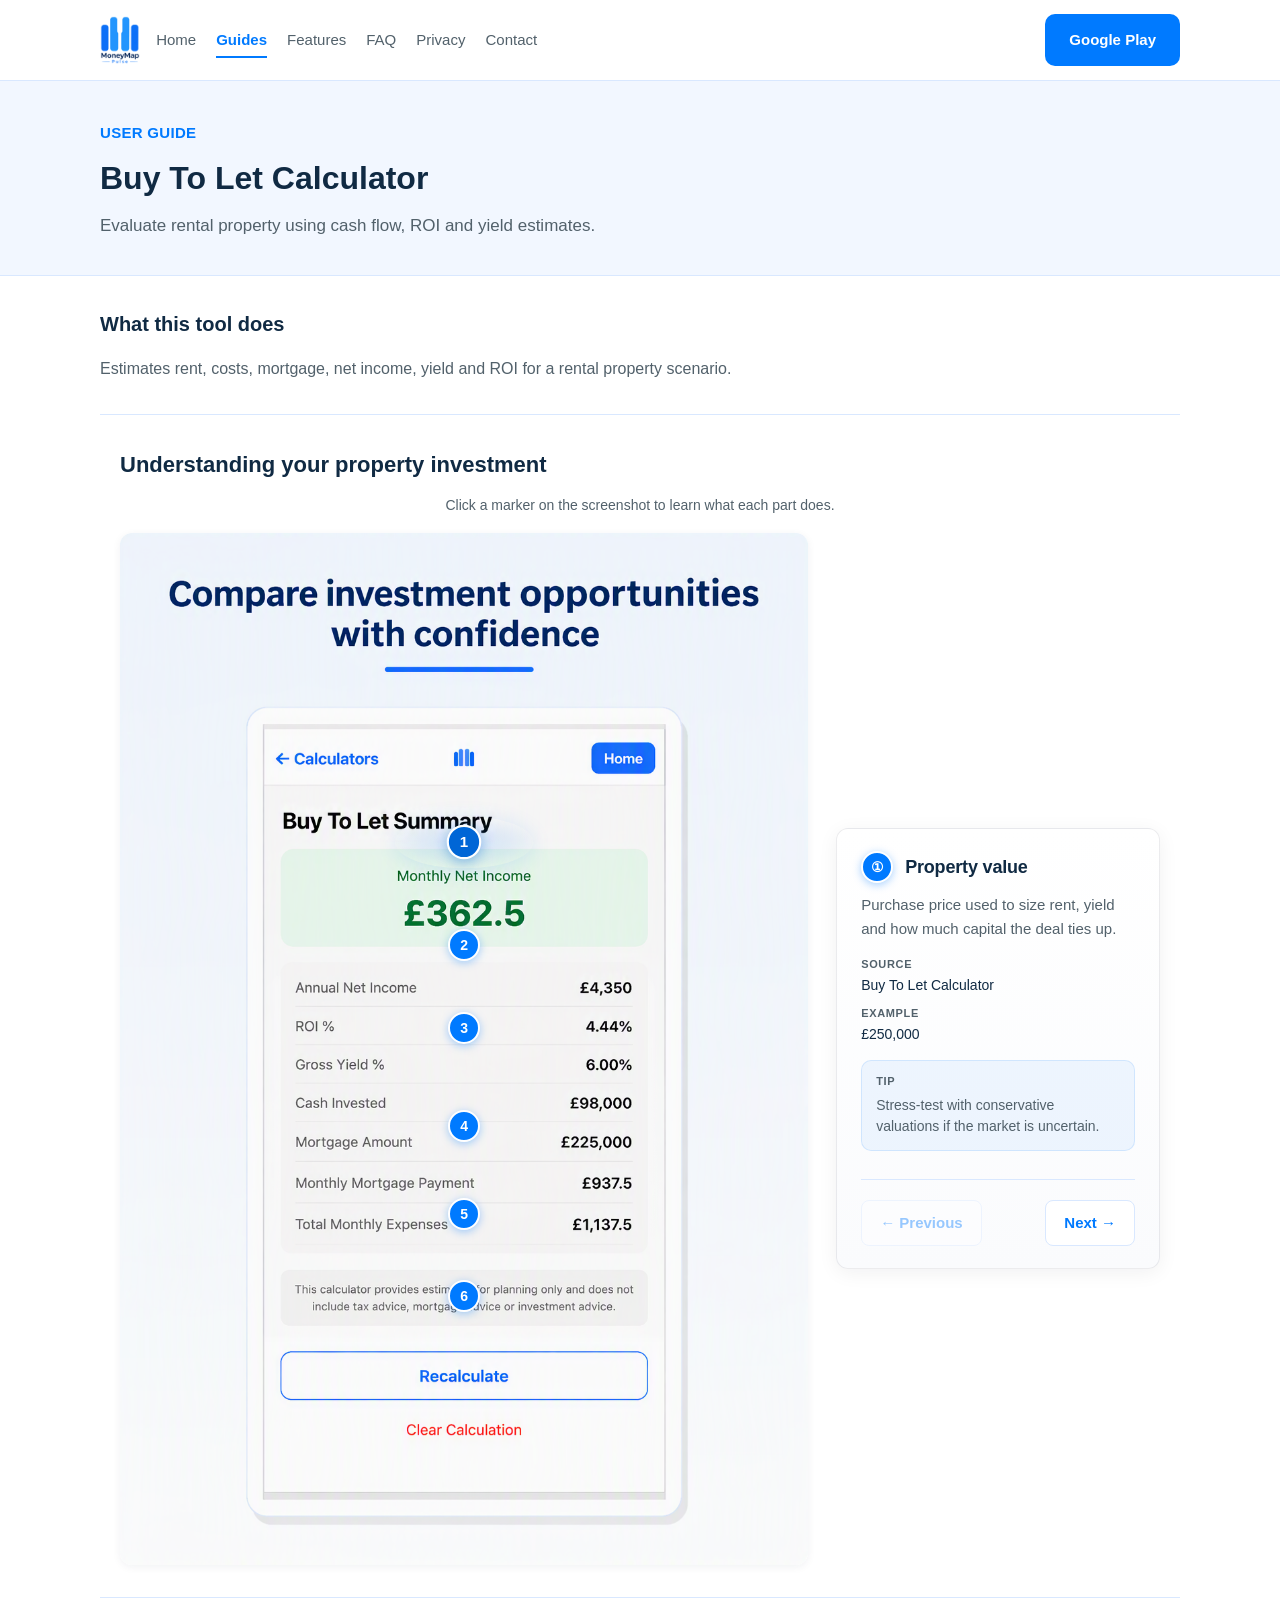
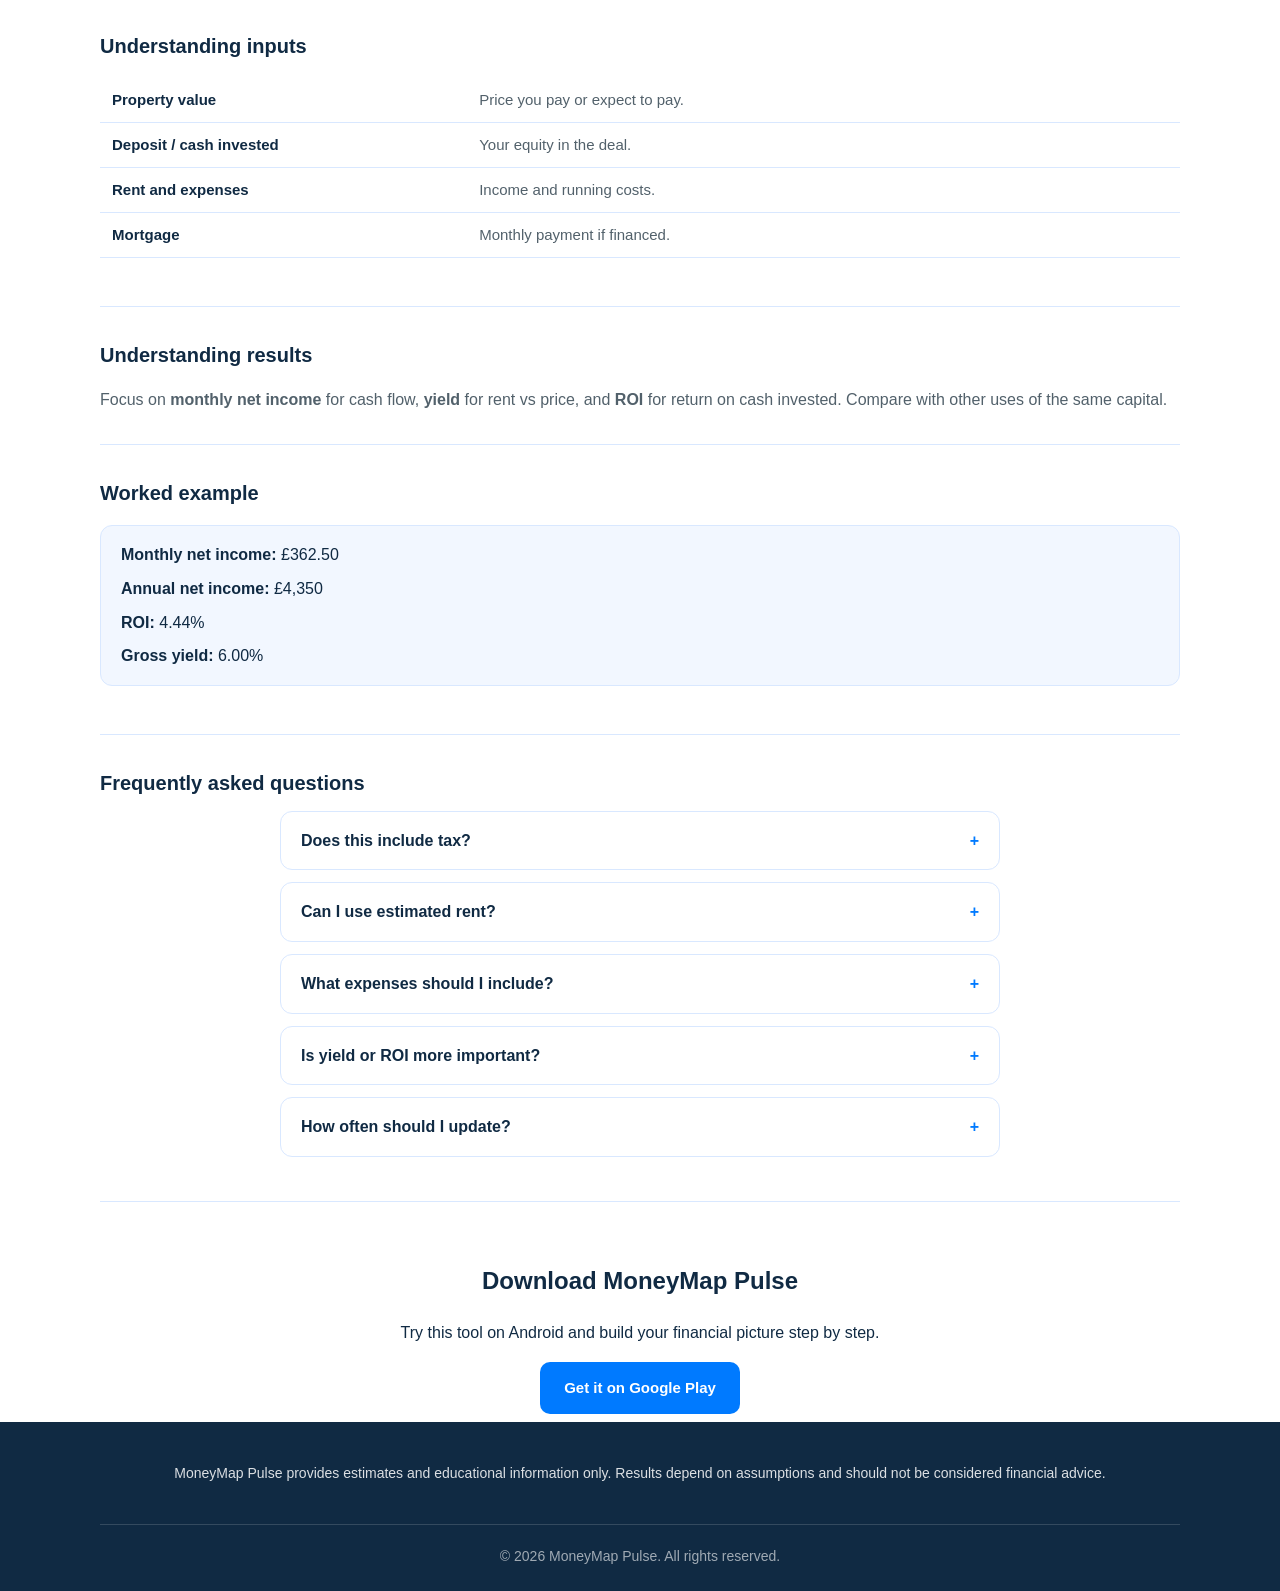
==== commit 00b9dea3: "Improve mobile navigation with accessible hamburger menu Co-authored-by: Cursor <cursoragent@cursor." ====
--- a/buy-to-let-calculator/index.html
+++ b/buy-to-let-calculator/index.html
@@ -18,20 +18,26 @@
   <div class="page-wrap">
     <a href="#main" class="skip-link">Skip to main content</a>
     <header class="site-header">
-      <div class="container">
+      <div class="container site-header__inner">
         <a href="../index.html" class="brand" aria-label="MoneyMap Pulse home">
-          <img src="../assets/logo/moneymap-pulse-logo-transparent-trimmed.png" alt="MoneyMap Pulse" class="brand-logo" width="120" height="48">
+          <img src="../assets/logo/moneymap-pulse-logo-transparent-trimmed.png" alt="MoneyMap Pulse" class="brand-logo" width="180" height="72">
         </a>
-        <nav class="nav" aria-label="Main navigation">
-          <a href="../index.html">Home</a>
-          <a href="../guides.html">Guides</a>
-          <a href="../features.html">Features</a>
-          <a href="../faq.html">FAQ</a>
-          <a href="../privacy.html">Privacy</a>
-          <a href="../contact.html">Contact</a>
-        </nav>
-        <div class="header-cta">
-          <a href="https://play.google.com/store/apps/details?id=com.jimilpatel.jpfinancelab" class="button button-primary" rel="noopener noreferrer">Google Play</a>
+        <button type="button" class="nav-toggle" aria-expanded="false" aria-controls="site-navigation" aria-label="Open navigation menu">
+          <span class="nav-toggle__icon nav-toggle__icon--open" aria-hidden="true">☰</span>
+          <span class="nav-toggle__icon nav-toggle__icon--close" aria-hidden="true">✕</span>
+        </button>
+        <div class="site-header__menu" id="site-navigation">
+          <nav class="nav" aria-label="Main navigation">
+            <a href="../index.html">Home</a>
+            <a href="../guides.html" aria-current="page">Guides</a>
+            <a href="../features.html">Features</a>
+            <a href="../faq.html">FAQ</a>
+            <a href="../privacy.html">Privacy</a>
+            <a href="../contact.html">Contact</a>
+          </nav>
+          <div class="header-cta">
+            <a href="https://play.google.com/store/apps/details?id=com.jimilpatel.jpfinancelab" class="button button-primary" rel="noopener noreferrer">Google Play</a>
+          </div>
         </div>
       </div>
     </header>
--- a/css/styles.css
+++ b/css/styles.css
@@ -86,7 +86,7 @@
   z-index: 100;
 }
 
-.site-header .container {
+.site-header__inner {
   display: flex;
   flex-wrap: wrap;
   align-items: center;
@@ -96,6 +96,56 @@
   padding-bottom: 14px;
 }
 
+.nav-toggle {
+  display: none;
+  align-items: center;
+  justify-content: center;
+  min-width: 48px;
+  min-height: 48px;
+  padding: 0;
+  margin: 0;
+  border: 1px solid var(--border);
+  border-radius: 10px;
+  background: var(--white);
+  color: var(--brand-navy);
+  font-size: 1.375rem;
+  line-height: 1;
+  cursor: pointer;
+  flex-shrink: 0;
+  transition: background 0.15s ease, border-color 0.15s ease;
+}
+
+.nav-toggle:hover {
+  background: var(--bg-light);
+}
+
+.nav-toggle:focus-visible {
+  outline: 2px solid var(--primary);
+  outline-offset: 2px;
+}
+
+.nav-toggle__icon--close {
+  display: none;
+}
+
+.site-header.is-nav-open .nav-toggle__icon--open {
+  display: none;
+}
+
+.site-header.is-nav-open .nav-toggle__icon--close {
+  display: inline;
+}
+
+.site-header__menu {
+  display: flex;
+  flex-wrap: wrap;
+  align-items: center;
+  justify-content: flex-end;
+  gap: 8px 20px;
+  flex: 1;
+  min-width: 0;
+}
+
 .brand {
   display: flex;
   align-items: center;
@@ -153,6 +203,11 @@
 .nav a[aria-current="page"] {
   color: var(--primary);
   text-decoration: none;
+}
+
+.nav a[aria-current="page"] {
+  font-weight: 600;
+  box-shadow: inset 0 -2px 0 var(--primary);
 }
 
 .header-cta {
@@ -1415,33 +1470,90 @@
   flex: 1;
 }
 
-/* Mobile nav */
-@media (max-width: 768px) {
-  .site-header .container {
+/* Mobile hamburger navigation */
+@media (max-width: 767px) {
+  .site-header__inner {
+    display: grid;
+    grid-template-columns: 1fr auto;
+    grid-template-areas:
+      "brand toggle"
+      "menu menu";
+    align-items: center;
+    gap: 0 12px;
+  }
+
+  .brand {
+    grid-area: brand;
+  }
+
+  .nav-toggle {
+    display: inline-flex;
+    grid-area: toggle;
+  }
+
+  .site-header__menu {
+    grid-area: menu;
     flex-direction: column;
     align-items: stretch;
+    width: 100%;
+    flex: none;
+    gap: 0;
+    transition: max-height 0.28s ease, opacity 0.22s ease, padding 0.22s ease;
+  }
+
+  html.mobile-nav-js .site-header:not(.is-nav-open) .site-header__menu {
+    max-height: 0;
+    overflow: hidden;
+    opacity: 0;
+    padding-top: 0;
+  }
+
+  html.mobile-nav-js .site-header.is-nav-open .site-header__menu {
+    max-height: 28rem;
+    opacity: 1;
+    padding-top: 10px;
+    border-top: 1px solid var(--border);
+    margin-top: 10px;
   }
 
   .nav {
     flex-direction: column;
     align-items: stretch;
     width: 100%;
+    gap: 0;
   }
 
   .nav a {
-    padding: 10px 0;
+    display: flex;
+    align-items: center;
+    min-height: 48px;
+    padding: 0 4px;
     border-bottom: 1px solid var(--border);
+    box-shadow: none;
+  }
+
+  .nav a[aria-current="page"] {
+    color: var(--primary);
+    font-weight: 600;
+    background: rgba(0, 122, 255, 0.06);
+    border-left: 3px solid var(--primary);
+    padding-left: 8px;
+    box-shadow: none;
   }
 
   .header-cta {
     margin-left: 0;
     width: 100%;
+    padding: 14px 0 4px;
   }
 
   .header-cta .button {
     width: 100%;
-  }
-
+    min-height: 48px;
+  }
+}
+
+@media (max-width: 768px) {
   .hero {
     padding: 40px 0 48px;
   }
